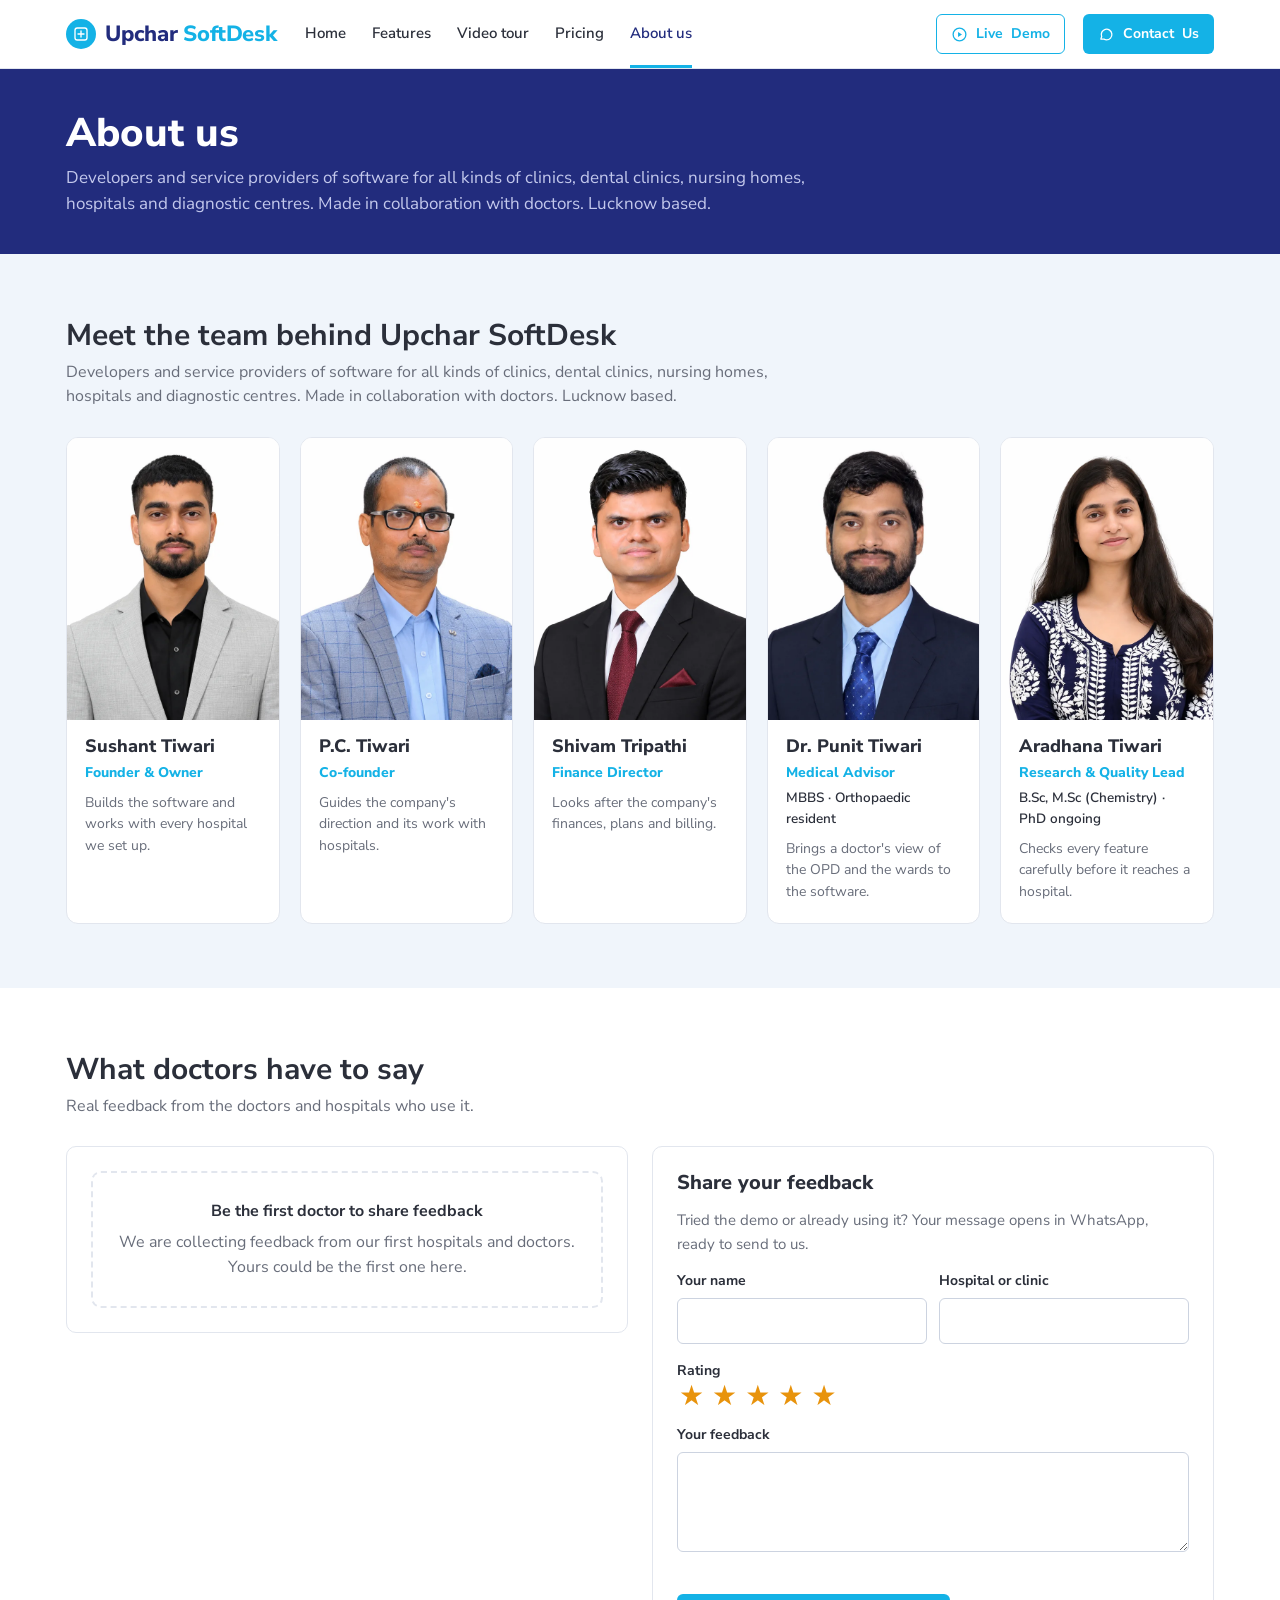
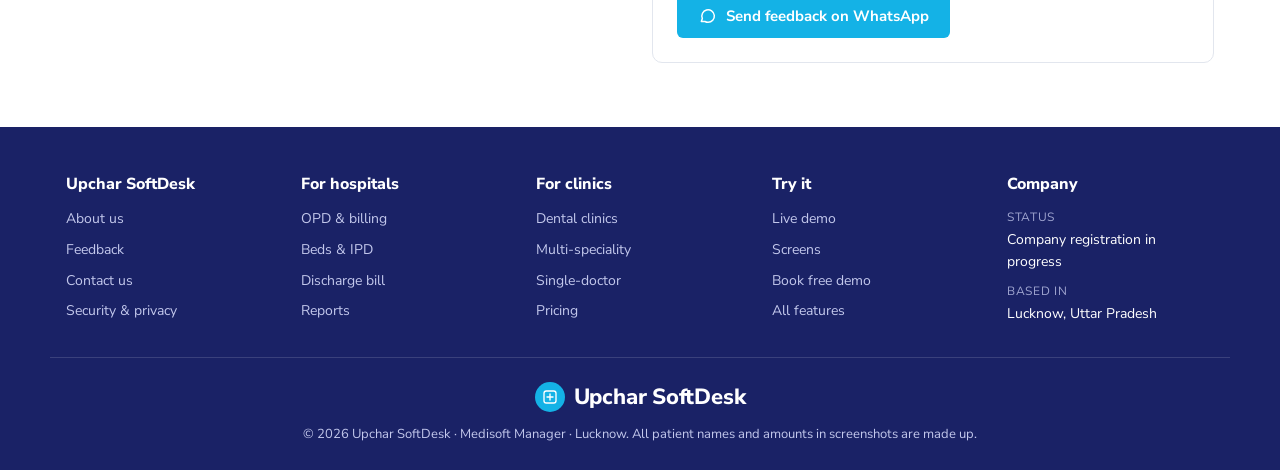
==== about/index.html @ a877e693 "Short multi-page site: Home, Features, Pricing, Demo, About, Contact Live Demo and Contact Us button" ====
<!doctype html>
<html lang="en">
<head>
<meta charset="utf-8">
<meta name="viewport" content="width=device-width,initial-scale=1,viewport-fit=cover">
<title>About us · Upchar SoftDesk</title>
<meta name="description" content="Upchar SoftDesk Medisoft Manager: software for clinics, dental clinics, nursing homes, hospitals and diagnostic centres. Made in collaboration with doctors. Lucknow based.">
<link rel="preconnect" href="https://fonts.googleapis.com">
<link rel="preconnect" href="https://fonts.gstatic.com" crossorigin>
<link rel="stylesheet" href="https://fonts.googleapis.com/css2?family=Nunito+Sans:opsz,wght@6..12,400;6..12,600;6..12,700;6..12,800&display=swap">
<meta property="og:title" content="About us · Upchar SoftDesk">
<meta property="og:description" content="Upchar SoftDesk Medisoft Manager: software for clinics, dental clinics, nursing homes, hospitals and diagnostic centres. Made in collaboration with doctors. Lucknow based.">
<meta property="og:type" content="website">
<meta name="theme-color" content="#222c7d">
<meta property="og:url" content="https://upchardesk.onrender.com/about/">
<meta property="og:image" content="https://upchardesk.onrender.com/img/share-card.png">
<meta property="og:image:width" content="1200">
<meta property="og:image:height" content="630">
<meta name="twitter:card" content="summary_large_image">
<link rel="canonical" href="https://upchardesk.onrender.com/about/">
<style>html,body{margin:0}</style>
<link rel="stylesheet" href="/assets/site.css">
</head>
<body>
<svg width="0" height="0" style="position:absolute" aria-hidden="true">
  <symbol id="i-check" viewBox="0 0 24 24"><path d="M5 12.5l4.2 4.2L19 7" fill="none" stroke="currentColor" stroke-width="2.4" stroke-linecap="round" stroke-linejoin="round"/></symbol>
  <symbol id="i-search" viewBox="0 0 24 24"><circle cx="11" cy="11" r="6.5" fill="none" stroke="currentColor" stroke-width="2"/><path d="M16 16l4.5 4.5" stroke="currentColor" stroke-width="2" stroke-linecap="round"/></symbol>
  <symbol id="i-shield" viewBox="0 0 24 24"><path d="M12 3l7 3v5.5c0 4.6-3 8.3-7 9.5-4-1.2-7-4.9-7-9.5V6l7-3z" fill="none" stroke="currentColor" stroke-width="1.8" stroke-linejoin="round"/><path d="M8.8 12.2l2.2 2.2 4.3-4.4" fill="none" stroke="currentColor" stroke-width="1.8" stroke-linecap="round" stroke-linejoin="round"/></symbol>
  <symbol id="i-bolt" viewBox="0 0 24 24"><path d="M13 3L5 14h6l-1 7 8-11h-6l1-7z" fill="none" stroke="currentColor" stroke-width="1.8" stroke-linejoin="round"/></symbol>
  <symbol id="i-rupee" viewBox="0 0 24 24"><path d="M7 5h10M7 9h10M7 5c5 0 7 1.5 7 4s-3 4-7 4l7 6" fill="none" stroke="currentColor" stroke-width="1.8" stroke-linecap="round" stroke-linejoin="round"/></symbol>
  <symbol id="i-cloud" viewBox="0 0 24 24"><path d="M7 18h10a4 4 0 000-8 6 6 0 00-11.6 1.5A3.3 3.3 0 007 18z" fill="none" stroke="currentColor" stroke-width="1.8" stroke-linejoin="round"/></symbol>
  <symbol id="i-lock" viewBox="0 0 24 24"><rect x="5" y="10.5" width="14" height="9.5" rx="2" fill="none" stroke="currentColor" stroke-width="1.8"/><path d="M8 10.5V8a4 4 0 018 0v2.5" fill="none" stroke="currentColor" stroke-width="1.8"/></symbol>
  <symbol id="i-db" viewBox="0 0 24 24"><ellipse cx="12" cy="6" rx="7" ry="3" fill="none" stroke="currentColor" stroke-width="1.8"/><path d="M5 6v12c0 1.7 3.1 3 7 3s7-1.3 7-3V6M5 12c0 1.7 3.1 3 7 3s7-1.3 7-3" fill="none" stroke="currentColor" stroke-width="1.8"/></symbol>
  <symbol id="i-users" viewBox="0 0 24 24"><circle cx="9" cy="8" r="3.2" fill="none" stroke="currentColor" stroke-width="1.8"/><path d="M3 19c.6-3.3 3-5 6-5s5.4 1.7 6 5M16 5.5a3 3 0 010 5.6M18 14.3c1.7.6 2.7 2.2 3 4.7" fill="none" stroke="currentColor" stroke-width="1.8" stroke-linecap="round"/></symbol>
  <symbol id="i-phone" viewBox="0 0 24 24"><rect x="7" y="2.5" width="10" height="19" rx="2.2" fill="none" stroke="currentColor" stroke-width="1.8"/><path d="M11 18.2h2" stroke="currentColor" stroke-width="1.8" stroke-linecap="round"/></symbol>
  <symbol id="i-bed" viewBox="0 0 24 24"><path d="M3 18V7M3 14h18v4M21 14v-2a3 3 0 00-3-3h-7v5" fill="none" stroke="currentColor" stroke-width="1.8" stroke-linecap="round" stroke-linejoin="round"/><circle cx="7" cy="11" r="1.8" fill="none" stroke="currentColor" stroke-width="1.8"/></symbol>
  <symbol id="i-file" viewBox="0 0 24 24"><path d="M14 3H7a2 2 0 00-2 2v14a2 2 0 002 2h10a2 2 0 002-2V8l-5-5z M14 3v5h5M9 13h6M9 17h6" fill="none" stroke="currentColor" stroke-width="1.8" stroke-linejoin="round" stroke-linecap="round"/></symbol>
  <symbol id="i-chart" viewBox="0 0 24 24"><path d="M4 20V4M4 20h16M8 16v-4M12 16V8M16 16v-6" fill="none" stroke="currentColor" stroke-width="1.8" stroke-linecap="round"/></symbol>
  <symbol id="i-qr" viewBox="0 0 24 24"><path d="M4 4h6v6H4zM14 4h6v6h-6zM4 14h6v6H4zM14 14h2v2h-2zM18 14h2v2M14 18h2v2M18 18h2v2" fill="none" stroke="currentColor" stroke-width="1.8" stroke-linejoin="round"/></symbol>
  <symbol id="i-card" viewBox="0 0 24 24"><rect x="3" y="5.5" width="18" height="13" rx="2" fill="none" stroke="currentColor" stroke-width="1.8"/><path d="M3 10h18M7 15h4" stroke="currentColor" stroke-width="1.8" stroke-linecap="round"/></symbol>
  <symbol id="i-id" viewBox="0 0 24 24"><rect x="3" y="5" width="18" height="14" rx="2" fill="none" stroke="currentColor" stroke-width="1.8"/><circle cx="9" cy="11" r="2.2" fill="none" stroke="currentColor" stroke-width="1.8"/><path d="M6 16c.6-1.6 1.7-2.4 3-2.4s2.4.8 3 2.4M15 10h3M15 13.5h3" stroke="currentColor" stroke-width="1.8" stroke-linecap="round"/></symbol>
  <symbol id="i-chat" viewBox="0 0 24 24"><path d="M4 18.5l1.2-3.6A7.5 7.5 0 1112 19.5a7.6 7.6 0 01-3.6-.9L4 18.5z" fill="none" stroke="currentColor" stroke-width="1.8" stroke-linejoin="round"/></symbol>
  <symbol id="i-mail" viewBox="0 0 24 24"><rect x="3" y="5.5" width="18" height="13" rx="2" fill="none" stroke="currentColor" stroke-width="1.8"/><path d="M4 7l8 6 8-6" fill="none" stroke="currentColor" stroke-width="1.8" stroke-linejoin="round"/></symbol>
  <symbol id="i-pin" viewBox="0 0 24 24"><path d="M12 21s7-6 7-11.5A7 7 0 005 9.5C5 15 12 21 12 21z" fill="none" stroke="currentColor" stroke-width="1.8"/><circle cx="12" cy="9.5" r="2.4" fill="none" stroke="currentColor" stroke-width="1.8"/></symbol>
  <symbol id="i-tooth" viewBox="0 0 24 24"><path d="M7.5 3.5c1.7 0 2.7.8 4.5.8s2.8-.8 4.5-.8c2.4 0 4 2 4 4.6 0 3-1.5 4.4-2 7.4-.4 2.6-.8 5-2.3 5-1.8 0-1.5-4.6-4.2-4.6s-2.4 4.6-4.2 4.6c-1.5 0-1.9-2.4-2.3-5-.5-3-2-4.4-2-7.4 0-2.6 1.6-4.6 4-4.6z" fill="none" stroke="currentColor" stroke-width="1.6" stroke-linejoin="round"/></symbol>
  <symbol id="i-hospital" viewBox="0 0 24 24"><path d="M4 21V7l8-4 8 4v14M2.5 21h19M10 21v-4h4v4M12 8v5M9.5 10.5h5" fill="none" stroke="currentColor" stroke-width="1.8" stroke-linecap="round" stroke-linejoin="round"/></symbol>
  <symbol id="i-steth" viewBox="0 0 24 24"><path d="M6 3v6a4 4 0 008 0V3M10 13v2a5 5 0 0010 0v-2" fill="none" stroke="currentColor" stroke-width="1.8" stroke-linecap="round"/><circle cx="20" cy="11" r="2" fill="none" stroke="currentColor" stroke-width="1.8"/></symbol>
  <symbol id="i-flask" viewBox="0 0 24 24"><path d="M9 3h6M10 3v6l-5 9a2 2 0 001.8 3h10.4A2 2 0 0019 18l-5-9V3M7.5 14h9" fill="none" stroke="currentColor" stroke-width="1.8" stroke-linecap="round" stroke-linejoin="round"/></symbol>
  <symbol id="i-baby" viewBox="0 0 24 24"><circle cx="12" cy="8" r="4.5" fill="none" stroke="currentColor" stroke-width="1.8"/><path d="M10.3 8.5h.01M13.7 8.5h.01M10.5 10.3c.9.6 2.1.6 3 0M6 21c.8-3.6 3.2-5.5 6-5.5s5.2 1.9 6 5.5" fill="none" stroke="currentColor" stroke-width="1.8" stroke-linecap="round"/></symbol>
  <symbol id="i-clinic" viewBox="0 0 24 24"><rect x="4" y="4" width="16" height="16" rx="3" fill="none" stroke="currentColor" stroke-width="1.8"/><path d="M12 8v8M8 12h8" stroke="currentColor" stroke-width="1.8" stroke-linecap="round"/></symbol>
  <symbol id="i-person" viewBox="0 0 24 24"><circle cx="12" cy="8.5" r="3.8" fill="none" stroke="currentColor" stroke-width="1.5"/><path d="M4.5 20c1-4 4-6 7.5-6s6.5 2 7.5 6" fill="none" stroke="currentColor" stroke-width="1.5" stroke-linecap="round"/></symbol>
  <symbol id="i-menu" viewBox="0 0 24 24"><path d="M4 7h16M4 12h16M4 17h16" stroke="currentColor" stroke-width="2" stroke-linecap="round"/></symbol>
  <symbol id="i-left" viewBox="0 0 24 24"><path d="M15 5l-7 7 7 7" fill="none" stroke="currentColor" stroke-width="2.2" stroke-linecap="round" stroke-linejoin="round"/></symbol>
  <symbol id="i-right" viewBox="0 0 24 24"><path d="M9 5l7 7-7 7" fill="none" stroke="currentColor" stroke-width="2.2" stroke-linecap="round" stroke-linejoin="round"/></symbol>
  <symbol id="i-play" viewBox="0 0 24 24"><circle cx="12" cy="12" r="9" fill="none" stroke="currentColor" stroke-width="1.8"/><path d="M10 8.5l5.5 3.5-5.5 3.5z" fill="currentColor"/></symbol>
</svg>

<header class="top">
  <div class="wrap">
    <a class="logo" href="/" aria-label="Home"><span class="logo-mark"><svg class="icon"><use href="#i-clinic"/></svg></span><span data-brand-split>Upchar SoftDesk</span></a>
    <nav class="menu" id="menu" aria-label="Main">
      <a href="/">Home</a>
      <a href="/features/">Features</a>
      <a href="/tour/">Video tour</a>
      <a href="/pricing/">Pricing</a>
      <a href="/about/" class="active" aria-current="page">About us</a>
    </nav>
    <div class="top-right">
      <a class="btn btn-line" href="/demo/"><svg class="icon"><use href="#i-play"/></svg><span class="long">Live </span>Demo</a>
      <a class="btn btn-sky" href="/contact/"><svg class="icon"><use href="#i-chat"/></svg>Contact<span class="long"> Us</span></a>
    </div>
    <button class="menu-btn" id="menuBtn" aria-expanded="false" aria-controls="menu" aria-label="Menu"><svg class="icon"><use href="#i-menu"/></svg></button>
  </div>
</header>

<main id="top">
  <section class="page-head">
    <div class="wrap"><h1>About us</h1><p>Developers and service providers of software for all kinds of clinics, dental clinics, nursing homes, hospitals and diagnostic centres. Made in collaboration with doctors. Lucknow based.</p></div>
  </section>

  <section class="section tinted" id="team" aria-labelledby="team-title">
    <div class="wrap">
      <div class="head"><div><h2 id="team-title">Meet the team behind <span data-brand>Upchar SoftDesk</span></h2><p>Developers and service providers of software for all kinds of clinics, dental clinics, nursing homes, hospitals and diagnostic centres. Made in collaboration with doctors. Lucknow based.</p></div></div>
      <div class="team" id="teamList"></div>
    </div>
  </section>

  <section class="section" id="feedback" aria-labelledby="feedback-title">
    <div class="wrap">
      <div class="head"><div><h2 id="feedback-title">What doctors have to say</h2><p>Real feedback from the doctors and hospitals who use it.</p></div></div>
      <div class="two">
        <div class="panel" id="reviews"></div>
        <form class="panel" id="feedbackForm" novalidate>
          <h3>Share your feedback</h3>
          <p>Tried the demo or already using it? Your message opens in WhatsApp, ready to send to us.</p>
          <div class="row2">
            <label for="fbName">Your name<input class="field" id="fbName" autocomplete="name" required></label>
            <label for="fbPlace">Hospital or clinic<input class="field" id="fbPlace" autocomplete="organization"></label>
          </div>
          <div>
            <span style="font-weight:700;font-size:14px" id="ratingLabel">Rating</span>
            <div class="stars" role="radiogroup" aria-labelledby="ratingLabel" id="stars"></div>
          </div>
          <label for="fbText">Your feedback<textarea class="field" id="fbText" required></textarea></label>
          <div class="err" id="fbError" role="alert"></div>
          <button class="btn btn-sky" type="submit" style="justify-self:start"><svg class="icon"><use href="#i-chat"/></svg>Send feedback on WhatsApp</button>
        </form>
      </div>
    </div>
  </section>
</main>

<footer class="site">
  <div class="wrap cols">
    <div><h4 data-brand>Upchar SoftDesk</h4><ul><li><a href="/about/">About us</a></li><li><a href="/about/#feedback">Feedback</a></li><li><a href="/contact/">Contact us</a></li><li><a href="/features/#security">Security &amp; privacy</a></li></ul></div>
    <div><h4>For hospitals</h4><ul><li><a href="/features/#features">OPD &amp; billing</a></li><li><a href="/features/#features">Beds &amp; IPD</a></li><li><a href="/features/#features">Discharge bill</a></li><li><a href="/features/#features">Reports</a></li></ul></div>
    <div><h4>For clinics</h4><ul><li><a href="/features/#for">Dental clinics</a></li><li><a href="/features/#for">Multi-speciality</a></li><li><a href="/features/#for">Single-doctor</a></li><li><a href="/pricing/">Pricing</a></li></ul></div>
    <div><h4>Try it</h4><ul><li><a href="/demo/">Live demo</a></li><li><a href="/features/#screens">Screens</a></li><li><a href="/contact/">Book free demo</a></li><li><a href="/features/#features">All features</a></li></ul></div>
    <div><h4>Company</h4><dl id="companyDetails"></dl></div>
  </div>
  <div class="wrap foot-base">
    <span class="logo"><span class="logo-mark"><svg class="icon"><use href="#i-clinic"/></svg></span><span data-brand>Upchar SoftDesk</span></span>
    <p>© <span id="year"></span> <span data-brand>Upchar SoftDesk</span> · Medisoft Manager · Lucknow. All patient names and amounts in screenshots are made up.</p>
  </div>
</footer>

<script src="/assets/site.js"></script>
</body>
</html>
---- assets/site.css ----
/* Layout: a healthcare marketplace-style home page. White header, navy search hero with popular chips,
     image tiles, round department icons, a sliding carousel, screen cards, navy numbers band,
     "get the link" block and a navy footer with link columns. Light by design, like a clinic. */
  :root {
    --bg: #ffffff;
    --tint: #f0f5fb;            /* section ground */
    --ink: #2b2f3a;
    --muted: #686d7a;
    --line: #e2e6ee;
    --navy: #222c7d;            /* hero, bands, footer */
    --navy-2: #1a2266;
    --sky: #14b2e6;             /* action colour */
    --sky-ink: #ffffff;
    --sky-soft: #e3f6fd;
    --on-navy: #ffffff;
    --on-navy-muted: #c3c8ec;
    --green: #1aa260;
    --amber: #e8930c;
    --amber-soft: #fff1da;
    --t1: #e6f3ff; --t2: #e9f8f1; --t3: #fff2e0; --t4: #f1ecff; --t5: #ffeaf0; --t6: #e5f7f9;
    --shadow: 0 2px 6px rgba(34, 44, 125, .08), 0 8px 24px rgba(34, 44, 125, .08);
    --font: "Nunito Sans", "Segoe UI", system-ui, -apple-system, sans-serif;
    color-scheme: light;
  }
  * { box-sizing: border-box; }
  [hidden] { display: none !important; }
  html { scroll-behavior: smooth; }
  @media (prefers-reduced-motion: reduce) { html { scroll-behavior: auto; } * { transition: none !important; } }
  body { background: var(--bg); color: var(--ink); font-family: var(--font); font-size: 16px; line-height: 1.55; }
  h1, h2, h3, h4 { margin: 0; line-height: 1.2; text-wrap: balance; }
  p { margin: 0; }
  a { color: var(--sky); text-decoration: none; }
  img { max-width: 100%; height: auto; display: block; }
  button { font-family: var(--font); }
  :focus-visible { outline: 3px solid var(--amber); outline-offset: 2px; border-radius: 4px; }
  .wrap { max-width: 1180px; margin: 0 auto; padding-left: max(16px, env(safe-area-inset-left, 0px)); padding-right: max(16px, env(safe-area-inset-right, 0px)); }
  section { scroll-margin-top: 76px; }
  .section { padding-block: 64px; }
  .tinted { background: var(--tint); }
  .head { display: flex; justify-content: space-between; align-items: flex-end; gap: 16px 32px; flex-wrap: wrap; margin-bottom: 28px; }
  .head > div { max-width: 720px; display: grid; gap: 6px; min-width: 0; }
  .head h2 { font-size: clamp(24px, 3vw, 30px); font-weight: 700; color: var(--ink); }
  .head p { color: var(--muted); font-size: 16px; }
  .btn { display: inline-flex; align-items: center; justify-content: center; gap: 8px; border-radius: 6px; padding: 11px 20px; font-weight: 700; font-size: 15px; border: 1px solid transparent; cursor: pointer; white-space: nowrap; }
  .btn-sky { background: var(--sky); color: var(--sky-ink); }
  .btn-sky:hover { background: #0ea2d3; }
  .btn-line { background: var(--bg); color: var(--sky); border-color: var(--sky); }
  .btn-line:hover { background: var(--sky-soft); }
  .btn-white { background: var(--on-navy); color: var(--navy); }
  .link-caps { font-size: 13px; font-weight: 800; letter-spacing: .06em; text-transform: uppercase; color: var(--sky); }
  .icon { width: 20px; height: 20px; flex: none; }
  .badge { display: inline-block; font-size: 11px; font-weight: 800; letter-spacing: .05em; text-transform: uppercase; padding: 3px 8px; border-radius: 4px; background: var(--sky-soft); color: #0c7fa6; }
  .badge.pilot { background: var(--amber-soft); color: #9a5c00; }
  .badge.live { background: #e3f6ec; color: #11743f; }

  /* Header */
  body::before { content: ""; position: fixed; inset: 0 0 auto; height: env(safe-area-inset-top, 0px); z-index: 10; background: var(--bg); }
  .top { position: sticky; top: env(safe-area-inset-top, 0px); z-index: 9; background: var(--bg); border-bottom: 1px solid var(--line); }
  .top .wrap { display: flex; align-items: center; gap: 28px; height: 68px; }
  .logo { display: flex; align-items: center; gap: 9px; color: var(--navy); font-weight: 800; font-size: 22px; letter-spacing: -.01em; }
  .logo-mark { width: 30px; height: 30px; border-radius: 50%; background: var(--sky); display: grid; place-items: center; color: #fff; }
  .logo-mark .icon { width: 18px; height: 18px; }
  .logo b { color: var(--sky); font-weight: 800; }
  .menu { display: flex; gap: 26px; height: 100%; }
  .menu a { color: var(--ink); font-weight: 600; font-size: 15px; display: flex; align-items: center; border-bottom: 3px solid transparent; padding-top: 3px; }
  .menu a:hover { border-bottom-color: var(--sky); color: var(--navy); }
  .top-right { margin-left: auto; display: flex; align-items: center; gap: 18px; }
  .top-right .plain { color: var(--ink); font-size: 14px; font-weight: 600; }
  .top-right .plain:hover { color: var(--sky); }
  .top .btn { padding: 8px 14px; font-size: 14px; }
  .menu-btn { display: none; margin-left: auto; background: none; border: 1px solid var(--line); border-radius: 6px; padding: 7px 9px; color: var(--ink); cursor: pointer; }
  @media (max-width: 1060px) { .top-right .plain { display: none; } }
  @media (max-width: 880px) {
    .menu { display: none; position: absolute; top: 68px; left: 0; right: 0; height: auto; flex-direction: column; gap: 0; background: var(--bg); border-bottom: 1px solid var(--line); box-shadow: var(--shadow); padding: 6px max(16px, env(safe-area-inset-right, 0px)) 12px max(16px, env(safe-area-inset-left, 0px)); }
    .menu.open { display: flex; }
    .menu a { padding: 12px 0; border-bottom: 1px solid var(--line); }
    .menu-btn { display: block; }
  }

  /* Hero */
  .hero { background: var(--navy); color: var(--on-navy); position: relative; overflow: hidden; }
  .hero::after { content: ""; position: absolute; inset: auto -10% -60% auto; width: 620px; height: 620px; border-radius: 50%; background: radial-gradient(circle, rgba(20,178,230,.28), rgba(20,178,230,0) 65%); pointer-events: none; }
  .hero .wrap { position: relative; z-index: 1; padding-block: 56px 60px; display: grid; justify-items: center; text-align: center; gap: 18px; }
  .hero .kicker { color: var(--on-navy-muted); font-size: 15px; font-weight: 600; }
  .hero h1 { font-size: clamp(32px, 5vw, 50px); font-weight: 800; letter-spacing: -.015em; max-width: 16em; }
  .hero h1 span { color: var(--sky); }
  .hero .lead { color: var(--on-navy-muted); font-size: 18px; max-width: 40em; }
  .search { margin-top: 10px; width: 100%; max-width: 860px; display: grid; grid-template-columns: 230px 1fr auto; background: var(--bg); border-radius: 8px; box-shadow: 0 16px 40px rgba(0,0,0,.25); overflow: hidden; text-align: left; }
  .search label { display: flex; align-items: center; gap: 10px; padding: 0 14px; color: var(--muted); min-width: 0; }
  .search label + label { border-left: 1px solid var(--line); }
  .search select, .search input { border: none; outline: none; background: transparent; font: 600 16px var(--font); color: var(--ink); width: 100%; height: 56px; min-width: 0; }
  .search select { cursor: pointer; }
  .search .btn { border-radius: 0; height: 100%; padding-inline: 28px; font-size: 16px; }
  .search .icon { color: var(--muted); }
  .chips { display: flex; flex-wrap: wrap; justify-content: center; gap: 8px 10px; align-items: center; max-width: 860px; }
  .chips > span { color: var(--on-navy-muted); font-size: 14px; font-weight: 600; margin-right: 2px; }
  .chip { background: rgba(255,255,255,.08); border: 1px solid rgba(255,255,255,.28); color: var(--on-navy); padding: 5px 13px; border-radius: 999px; font: 600 14px var(--font); cursor: pointer; }
  .chip:hover { background: rgba(255,255,255,.18); }
  .search-msg { color: var(--on-navy); font-size: 14px; min-height: 1.4em; }
  .made-for { display: flex; flex-wrap: wrap; justify-content: center; gap: 6px 22px; color: var(--on-navy-muted); font-size: 14px; font-weight: 600; margin-top: 4px; }
  .made-for span { display: inline-flex; align-items: center; gap: 7px; }
  .made-for .icon { width: 17px; height: 17px; color: var(--sky); }
  @media (max-width: 720px) {
    .search { grid-template-columns: 1fr; }
    .search label + label { border-left: none; border-top: 1px solid var(--line); }
    .search .btn { height: 50px; }
  }

  /* Image tiles */
  .tiles { display: grid; grid-template-columns: repeat(4, 1fr); gap: 20px; }
  .tile { display: grid; grid-template-rows: auto 1fr; border-radius: 10px; overflow: hidden; background: var(--bg); border: 1px solid var(--line); color: var(--ink); transition: box-shadow .2s, transform .2s; }
  .tile:hover { box-shadow: var(--shadow); transform: translateY(-2px); }
  .tile-pic { height: 168px; position: relative; overflow: hidden; display: grid; place-items: center; }
  .tile-pic img { position: absolute; left: 16px; top: 18px; width: 125%; max-width: none; border-radius: 6px; box-shadow: 0 6px 18px rgba(34,44,125,.18); }
  .tile-pic .big { width: 84px; height: 84px; color: var(--navy); opacity: .9; }
  .tile-body { padding: 14px 16px 18px; display: grid; gap: 3px; align-content: start; }
  .tile-body h3 { font-size: 18px; font-weight: 700; display: flex; gap: 8px; align-items: center; flex-wrap: wrap; }
  .tile-body p { color: var(--muted); font-size: 14px; }
  @media (max-width: 960px) { .tiles { grid-template-columns: 1fr 1fr; } }
  @media (max-width: 480px) { .tiles { gap: 12px; } .tile-pic { height: 104px; } .tile-pic .big { width: 56px; height: 56px; } .tile-pic img { left: 10px; top: 12px; width: 170%; } .tile-body { padding: 10px 12px 14px; } .tile-body h3 { font-size: 15px; } .tile-body p { font-size: 13px; } }

  /* Round department icons */
  .rounds { display: grid; grid-template-columns: repeat(8, 1fr); gap: 20px 12px; }
  .round { display: grid; justify-items: center; text-align: center; gap: 8px; color: var(--ink); }
  .round .disc { width: 112px; height: 112px; max-width: 100%; aspect-ratio: 1; border-radius: 50%; display: grid; place-items: center; transition: transform .2s; }
  .round:hover .disc { transform: scale(1.05); }
  .round .disc .icon { width: 44px; height: 44px; color: var(--navy); }
  .round b { font-size: 15px; font-weight: 700; line-height: 1.3; }
  @media (max-width: 1000px) { .rounds { grid-template-columns: repeat(4, 1fr); } }
  @media (max-width: 460px) { .rounds { grid-template-columns: repeat(2, 1fr); } .round .disc { width: 96px; height: 96px; } }

  /* Carousel */
  .carousel { position: relative; }
  .track { display: grid; grid-auto-flow: column; grid-auto-columns: calc((100% - 3 * 20px) / 4); gap: 20px; overflow-x: auto; scroll-snap-type: x mandatory; scrollbar-width: none; padding-bottom: 6px; }
  .track::-webkit-scrollbar { display: none; }
  .card { scroll-snap-align: start; background: var(--bg); border-radius: 10px; overflow: hidden; border: 1px solid var(--line); display: grid; grid-template-rows: auto 1fr; }
  .card-pic { height: 150px; display: grid; place-items: center; position: relative; }
  .card-pic .icon { width: 64px; height: 64px; color: var(--navy); }
  .card-pic .badge { position: absolute; top: 12px; left: 12px; }
  .card-body { padding: 14px 16px 18px; display: grid; gap: 4px; align-content: start; }
  .card-body h3 { font-size: 18px; font-weight: 700; }
  .card-body p { color: var(--muted); font-size: 14px; }
  .arrow { position: absolute; top: 58px; width: 40px; height: 40px; border-radius: 50%; border: 1px solid var(--line); background: var(--bg); box-shadow: var(--shadow); display: grid; place-items: center; cursor: pointer; color: var(--navy); z-index: 2; }
  .arrow.prev { left: -18px; } .arrow.next { right: -18px; }
  .arrow:disabled { opacity: 0; pointer-events: none; }
  @media (max-width: 960px) { .track { grid-auto-columns: calc((100% - 20px) / 2.2); } }
  @media (max-width: 520px) { .track { grid-auto-columns: 78%; } .arrow { display: none; } }
  @media (max-width: 1240px) { .arrow.prev { left: 4px; } .arrow.next { right: 4px; } }

  /* Screen cards */
  .screens { display: grid; grid-template-columns: repeat(3, 1fr); gap: 24px; }
  .shot { display: grid; gap: 10px; align-content: start; min-width: 0; }
  .shot button { border: 1px solid var(--line); border-radius: 10px; overflow: hidden; padding: 0; background: var(--tint); cursor: zoom-in; height: 210px; position: relative; }
  .shot button img { width: 100%; height: 100%; object-fit: cover; object-position: top left; transition: transform .3s; }
  .shot button:hover img { transform: scale(1.03); }
  .shot .cat { font-size: 13px; font-weight: 700; color: var(--sky); }
  .shot h3 { font-size: 18px; font-weight: 700; }
  .shot p { color: var(--muted); font-size: 14px; }
  @media (max-width: 900px) { .screens { grid-template-columns: 1fr 1fr; } }
  @media (max-width: 560px) { .screens { grid-template-columns: 1fr; } }
  dialog.viewer { border: none; padding: 0; border-radius: 10px; max-width: min(1100px, 94vw); max-height: 92vh; background: var(--bg); color: var(--ink); }
  dialog.viewer::backdrop { background: rgba(16, 20, 60, .72); }
  .viewer-bar { display: flex; justify-content: space-between; align-items: center; gap: 12px; padding: 10px 14px; border-bottom: 1px solid var(--line); font-weight: 700; position: sticky; top: 0; background: var(--bg); }
  .viewer-bar button { border: 1px solid var(--line); background: var(--bg); border-radius: 6px; padding: 5px 12px; cursor: pointer; font-weight: 700; color: var(--ink); }

  /* Features */
  .features { display: grid; grid-template-columns: repeat(4, 1fr); gap: 16px; }
  .feature { background: var(--bg); border: 1px solid var(--line); border-radius: 10px; padding: 20px; display: grid; gap: 6px; align-content: start; transition: box-shadow .25s, border-color .25s; }
  .feature .ficon { width: 44px; height: 44px; border-radius: 50%; background: var(--sky-soft); color: #0c7fa6; display: grid; place-items: center; margin-bottom: 6px; }
  .feature h3 { font-size: 16px; font-weight: 700; }
  .feature p { color: var(--muted); font-size: 14px; }
  .feature.hit { border-color: var(--sky); box-shadow: 0 0 0 3px var(--sky-soft), var(--shadow); }
  @media (max-width: 1000px) { .features { grid-template-columns: repeat(2, 1fr); } }
  @media (max-width: 500px) { .features { grid-template-columns: 1fr; } }

  /* Numbers band */
  .band { background: var(--navy); color: var(--on-navy); }
  .band .wrap { padding-block: 44px; display: grid; grid-template-columns: 1.1fr 2fr; gap: 28px; align-items: center; }
  .band h2 { font-size: clamp(22px, 2.6vw, 28px); font-weight: 800; }
  .band p { color: var(--on-navy-muted); margin-top: 8px; font-size: 15px; }
  .stats { display: grid; grid-template-columns: repeat(4, 1fr); gap: 16px; }
  .stat b { display: block; font-size: 38px; font-weight: 800; line-height: 1.1; color: var(--on-navy); font-variant-numeric: tabular-nums; }
  .stat span { color: var(--on-navy-muted); font-size: 14px; }
  @media (max-width: 900px) { .band .wrap { grid-template-columns: 1fr; } }
  @media (max-width: 560px) { .stats { grid-template-columns: 1fr 1fr; } }

  /* Why */
  .why { display: grid; grid-template-columns: repeat(3, 1fr); gap: 16px; }
  .why > div { display: flex; gap: 14px; padding: 20px; border-radius: 10px; background: var(--bg); border: 1px solid var(--line); }
  .why .wicon { width: 46px; height: 46px; border-radius: 10px; display: grid; place-items: center; flex: none; color: var(--navy); }
  .why h3 { font-size: 17px; font-weight: 800; }
  .why p { color: var(--muted); font-size: 14px; margin-top: 3px; }
  @media (max-width: 900px) { .why { grid-template-columns: 1fr 1fr; } }
  @media (max-width: 560px) { .why { grid-template-columns: 1fr; } }

  /* Security */
  .secure { display: grid; grid-template-columns: 1fr 1fr; gap: 40px; align-items: center; }
  .secure h2 { font-size: clamp(26px, 3.4vw, 36px); font-weight: 800; color: var(--navy); }
  .secure h2 span { color: var(--sky); }
  .secure > div > p { color: var(--muted); margin-top: 10px; font-size: 16px; }
  .ticks { list-style: none; margin: 18px 0 0; padding: 0; display: grid; gap: 10px; }
  .ticks li { display: flex; gap: 10px; font-size: 15px; }
  .ticks li .icon { color: var(--green); margin-top: 2px; }
  .seals { display: grid; grid-template-columns: 1fr 1fr; gap: 14px; }
  .seal { border: 1px solid var(--line); border-radius: 10px; padding: 18px; display: grid; gap: 6px; justify-items: start; background: var(--bg); }
  .seal .sicon { width: 44px; height: 44px; border-radius: 50%; background: var(--tint); color: var(--navy); display: grid; place-items: center; }
  .seal b { font-size: 16px; font-weight: 800; }
  .seal span { color: var(--muted); font-size: 13px; }
  @media (max-width: 860px) { .secure { grid-template-columns: 1fr; } }

  /* Steps */
  .steps { display: grid; grid-template-columns: repeat(7, 1fr); gap: 16px; counter-reset: s; position: relative; }
  .step { display: grid; gap: 6px; align-content: start; }
  .step::before { counter-increment: s; content: counter(s); width: 40px; height: 40px; border-radius: 50%; background: var(--sky); color: #fff; display: grid; place-items: center; font-weight: 800; font-size: 17px; margin-bottom: 6px; }
  .step h3 { font-size: 17px; font-weight: 800; }
  .step p { color: var(--muted); font-size: 14px; }
  @media (max-width: 1100px) { .steps { grid-template-columns: repeat(4, 1fr); } }
  @media (max-width: 860px) { .steps { grid-template-columns: 1fr 1fr; } }
  @media (max-width: 460px) { .steps { grid-template-columns: 1fr; } }

  /* Pricing */
  .pricing { display: grid; grid-template-columns: 1.15fr 1fr; gap: 22px; }
  .plan { border: 2px solid var(--sky); border-radius: 12px; padding: 28px; display: grid; gap: 14px; background: var(--bg); box-shadow: var(--shadow); align-content: start; }
  .plan .price { font-size: 46px; font-weight: 800; color: var(--navy); line-height: 1; font-variant-numeric: tabular-nums; }
  .plan .price small { font-size: 16px; font-weight: 600; color: var(--muted); }
  .plan ul { list-style: none; margin: 0; padding: 0; display: grid; grid-template-columns: 1fr 1fr; gap: 8px 16px; }
  .plan li { display: flex; gap: 8px; font-size: 15px; }
  .plan li .icon { color: var(--green); width: 18px; height: 18px; margin-top: 3px; }
  .side { display: grid; gap: 14px; align-content: start; }
  .side > div { border: 1px solid var(--line); border-radius: 10px; padding: 18px 20px; background: var(--bg); }
  .side h3 { font-size: 16px; font-weight: 800; }
  .side p { color: var(--muted); font-size: 14px; margin-top: 4px; }
  @media (max-width: 860px) { .pricing { grid-template-columns: 1fr; } }
  @media (max-width: 460px) { .plan ul { grid-template-columns: 1fr; } }

  /* Team */
  .team { display: flex; flex-wrap: wrap; justify-content: center; gap: 20px; }
  .member { flex: 0 1 calc((100% - 80px) / 5); min-width: 0; display: grid; grid-template-rows: auto 1fr; border: 1px solid var(--line); border-radius: 12px; background: var(--bg); overflow: hidden; transition: box-shadow .2s, transform .2s; }
  .member:hover { box-shadow: var(--shadow); transform: translateY(-2px); }
  .photo { aspect-ratio: 3 / 4; max-width: 100%; background: linear-gradient(180deg, #f4f7fc, #e8eef8); display: grid; place-items: center; color: #8b93a7; overflow: hidden; }
  .photo img { width: 100%; height: 100%; object-fit: cover; object-position: center top; }
  .photo .icon { width: 64px; height: 64px; }
  .member-body { padding: 16px 18px 20px; display: grid; gap: 4px; align-content: start; }
  .member h3 { font-size: 18px; font-weight: 800; }
  .member .role { color: var(--sky); font-weight: 800; font-size: 14px; }
  .member .qual { color: var(--ink); font-size: 13.5px; font-weight: 600; }
  .member p { color: var(--muted); font-size: 14px; margin-top: 4px; }
  @media (max-width: 1000px) { .member { flex-basis: calc((100% - 40px) / 3); } }
  @media (max-width: 700px) { .member { flex-basis: calc((100% - 20px) / 2); } }
  @media (max-width: 420px) { .member { flex-basis: 100%; } }

  /* Testimonials + forms */
  .two { display: grid; grid-template-columns: 1fr 1fr; gap: 24px; align-items: start; }
  .panel { background: var(--bg); border: 1px solid var(--line); border-radius: 10px; padding: 24px; display: grid; gap: 14px; min-width: 0; }
  .panel h3 { font-size: 20px; font-weight: 800; }
  .panel > p { color: var(--muted); font-size: 15px; }
  .quote { display: grid; gap: 10px; }
  .quote .qmark { font-size: 54px; line-height: .6; color: var(--sky); font-weight: 800; height: 26px; }
  .quote p { font-size: 17px; }
  .quote footer { color: var(--muted); font-size: 14px; }
  .empty { border: 2px dashed var(--line); border-radius: 10px; padding: 26px; text-align: center; color: var(--muted); display: grid; gap: 6px; }
  .empty b { color: var(--ink); font-size: 16px; }
  label { font-weight: 700; font-size: 14px; display: grid; gap: 6px; }
  .field { font: 400 16px var(--font); padding: 11px 12px; border: 1px solid #ccd3e0; border-radius: 6px; background: var(--bg); color: var(--ink); width: 100%; }
  .field:focus { border-color: var(--sky); outline: 2px solid var(--sky-soft); }
  textarea.field { min-height: 100px; resize: vertical; }
  .row2 { display: grid; grid-template-columns: 1fr 1fr; gap: 12px; }
  .stars { display: flex; gap: 4px; }
  .stars button { font-size: 28px; line-height: 1; background: none; border: none; cursor: pointer; color: #d5dae4; padding: 0 2px; }
  .stars button.on { color: var(--amber); }
  .note { font-size: 13px; color: var(--muted); }
  .err { color: #c0392b; font-size: 14px; min-height: 1em; }
  .err.ok { color: var(--ink); display: flex; flex-wrap: wrap; align-items: center; gap: 8px; }
  @media (max-width: 860px) { .two, .row2 { grid-template-columns: 1fr; } }

  /* Get the demo */
  .getapp { display: grid; grid-template-columns: 1fr 1fr; gap: 48px; align-items: center; }
  .mock { position: relative; padding: 0 40px 30px 0; min-width: 0; }
  .laptop { background: #1d2333; border-radius: 12px 12px 0 0; padding: 10px 10px 0; box-shadow: var(--shadow); }
  .laptop img { border-radius: 4px 4px 0 0; }
  .laptop-base { height: 14px; background: #c9cfdb; border-radius: 0 0 14px 14px; margin: 0 -18px; }
  .phone { position: absolute; right: 0; bottom: 0; width: 30%; background: #1d2333; border-radius: 18px; padding: 7px; box-shadow: 0 14px 30px rgba(0,0,0,.28); }
  .phone img { border-radius: 12px; }
  .getapp h2 { font-size: clamp(26px, 3.4vw, 34px); font-weight: 800; color: var(--ink); }
  .getapp .sub { color: var(--muted); margin-top: 10px; font-size: 16px; }
  .logins { margin-top: 18px; border: 1px solid var(--line); border-radius: 10px; overflow: hidden; }
  .logins div { display: flex; justify-content: space-between; align-items: center; gap: 12px; padding: 10px 14px; flex-wrap: wrap; }
  .logins div + div { border-top: 1px solid var(--line); }
  .logins span { color: var(--muted); font-size: 14px; }
  code { font-family: ui-monospace, "SF Mono", Menlo, Consolas, monospace; font-size: 14px; background: var(--tint); color: var(--navy); padding: 3px 9px; border-radius: 5px; font-weight: 600; }
  .demo-actions { display: flex; flex-wrap: wrap; gap: 12px; margin-top: 18px; }
  .sendlink { margin-top: 26px; display: grid; gap: 8px; }
  .sendlink b { font-size: 15px; }
  .phone-row { display: flex; max-width: 460px; border: 1px solid #ccd3e0; border-radius: 6px; overflow: hidden; }
  .phone-row select, .phone-row input { border: none; font: 600 16px var(--font); padding: 0 12px; height: 46px; background: var(--bg); color: var(--ink); min-width: 0; }
  .phone-row select { border-right: 1px solid #ccd3e0; flex: none; }
  .phone-row input { flex: 1; outline: none; }
  .phone-row .btn { border-radius: 0; height: 46px; }
  .pending { color: var(--muted); font-size: 14px; }
  @media (max-width: 900px) { .getapp { grid-template-columns: 1fr; } .mock { order: 2; } }
  @media (max-width: 420px) { .phone-row .btn { padding-inline: 12px; } }

  /* FAQ */
  .faq { display: grid; gap: 10px; }
  details { border: 1px solid var(--line); border-radius: 8px; padding: 14px 18px; background: var(--bg); }
  summary { font-weight: 700; cursor: pointer; font-size: 16px; }
  details p { color: var(--muted); margin-top: 8px; font-size: 15px; }
  .faq-grid { display: grid; grid-template-columns: 1fr 1fr; gap: 10px 16px; align-items: start; }
  @media (max-width: 800px) { .faq-grid { grid-template-columns: 1fr; } }

  /* Contact */
  .contact-list { display: grid; gap: 14px; }
  .citem { display: flex; gap: 12px; align-items: flex-start; }
  .citem .cicon { width: 40px; height: 40px; border-radius: 50%; background: var(--sky-soft); color: #0c7fa6; display: grid; place-items: center; flex: none; }
  .citem b { display: block; font-size: 15px; }
  .citem span { color: var(--muted); overflow-wrap: anywhere; font-size: 15px; }
  .copy { margin-left: 6px; font: 700 12px var(--font); color: var(--sky); background: none; border: 1px solid var(--line); border-radius: 5px; padding: 2px 8px; cursor: pointer; }

  /* Footer */
  footer.site { background: var(--navy-2); color: var(--on-navy); }
  footer.site .cols { display: grid; grid-template-columns: repeat(5, 1fr); gap: 28px; padding-block: 48px 32px; }
  footer.site h4 { font-size: 16px; font-weight: 800; margin-bottom: 14px; }
  footer.site ul { list-style: none; padding: 0; margin: 0; display: grid; gap: 9px; }
  footer.site li, footer.site a, footer.site dd, footer.site dt { color: var(--on-navy-muted); font-size: 14px; }
  footer.site a:hover { color: var(--on-navy); }
  footer.site dl { margin: 0; display: grid; gap: 2px; }
  footer.site dt { font-size: 12px; text-transform: uppercase; letter-spacing: .06em; opacity: .8; margin-top: 8px; }
  footer.site dt:first-child { margin-top: 0; }
  footer.site dd { margin: 0; color: var(--on-navy); }
  .foot-base { border-top: 1px solid rgba(255,255,255,.14); padding-block: 22px 26px; display: grid; justify-items: center; gap: 10px; text-align: center; }
  .foot-base .logo { color: var(--on-navy); }
  .foot-base p { color: var(--on-navy-muted); font-size: 13px; }
  @media (max-width: 960px) { footer.site .cols { grid-template-columns: repeat(3, 1fr); } }
  @media (max-width: 600px) { footer.site .cols { grid-template-columns: 1fr 1fr; } }

  /* Multi-page additions */
  .btn-lg { padding: 13px 22px; font-size: 16px; }
  .btn-ghost { background: transparent; color: #fff; border-color: rgba(255,255,255,.55); }
  .btn-ghost:hover { background: rgba(255,255,255,.1); }
  .hero-ctas { display: flex; flex-wrap: wrap; justify-content: center; gap: 12px; margin-top: 4px; }
  .menu a.active { border-bottom-color: var(--sky); color: var(--navy); }
  .top .btn .icon { width: 17px; height: 17px; }
  .top .btn.is-here { box-shadow: 0 0 0 3px var(--sky-soft); }
  .page-head { background: var(--navy); color: #fff; }
  .page-head .wrap { padding-block: 40px 36px; display: grid; gap: 8px; }
  .page-head h1 { font-size: clamp(28px, 4vw, 40px); font-weight: 800; }
  .page-head p { color: var(--on-navy-muted); max-width: 46em; font-size: 17px; }
  .cta-band { background: linear-gradient(135deg, var(--navy) 0%, #141b52 100%); color: #fff; }
  .cta-band .wrap { padding-block: 48px; display: grid; grid-template-columns: 1fr auto; gap: 24px; align-items: center; }
  .cta-band h2 { font-size: clamp(24px, 3vw, 30px); font-weight: 800; }
  .cta-band p { color: var(--on-navy-muted); margin-top: 6px; }
  .cta-actions { display: flex; flex-wrap: wrap; gap: 12px; }
  .tour-teaser { display: flex; flex-wrap: wrap; justify-content: space-between; align-items: center; gap: 18px; }
  .tour-teaser h2 { font-size: 24px; font-weight: 800; }
  .tour-teaser p { color: var(--muted); margin-top: 4px; }
  @media (max-width: 900px) { .cta-band .wrap { grid-template-columns: 1fr; } }
  @media (max-width: 880px) {
    .top .wrap { gap: 10px; }
    .top-right { display: flex; gap: 8px; margin-left: auto; }
    .top .btn { padding: 7px 10px; font-size: 13px; }
    .menu-btn { margin-left: 0; }
  }
  @media (max-width: 520px) {
    .top .btn .long { display: none; }
    .logo { font-size: 18px; gap: 7px; }
    .logo-mark { width: 26px; height: 26px; }
  }
  .logo { white-space: nowrap; }
  @media (max-width: 600px) {
    .hero .wrap { padding-block: 36px 40px; gap: 14px; }
    .hero .lead { font-size: 16px; }
    .made-for { display: none; }
    .rounds { grid-template-columns: repeat(4, 1fr); gap: 14px 6px; }
    .round .disc { width: 62px; height: 62px; }
    .round .disc .icon { width: 28px; height: 28px; }
    .round b { font-size: 12px; }
    .round .link-caps { display: none; }
    .why { grid-template-columns: 1fr 1fr; gap: 10px; }
    .why > div { flex-direction: column; gap: 8px; padding: 14px; }
    .why p { font-size: 13px; }
    .section { padding-block: 40px; }
    .band .wrap { padding-block: 32px; }
  }
  @media (max-width: 420px) {
    .top .btn .icon { display: none; }
    .logo { font-size: 17px; }
    .logo-mark { width: 24px; height: 24px; }
    .logo-mark .icon { width: 15px; height: 15px; }
  }
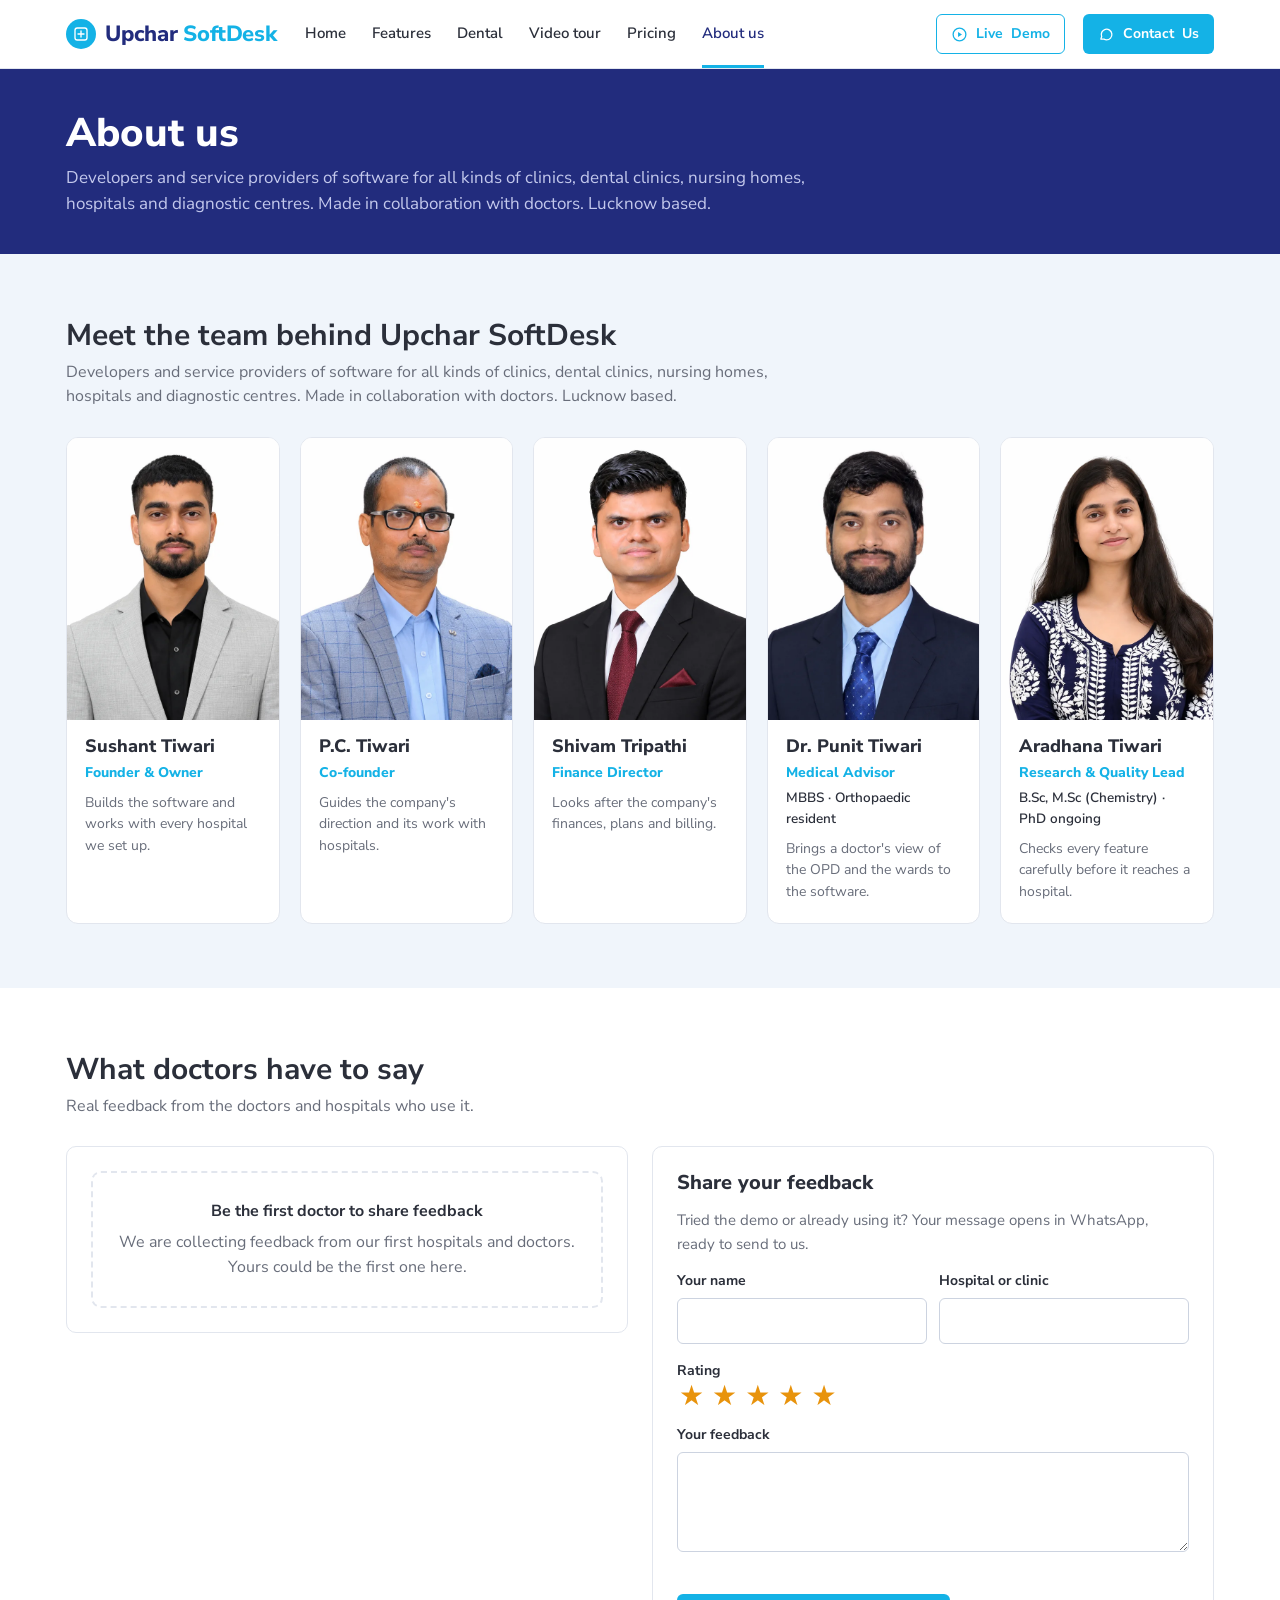
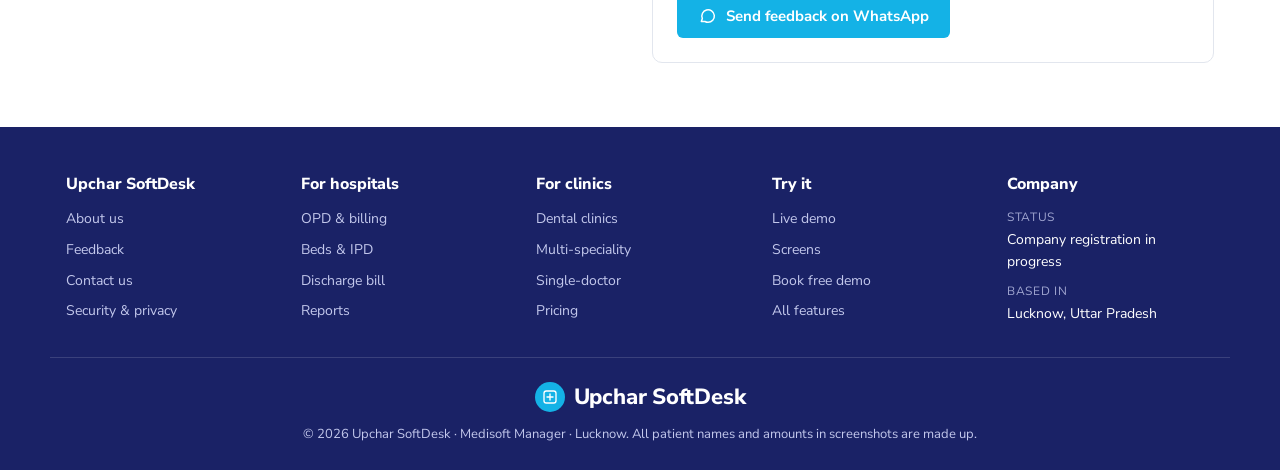
==== commit e40a176d: "Dental section: /dental/ page, dental video tour and dental demo link Five real screen recordings of" ====
--- a/about/index.html
+++ b/about/index.html
@@ -61,6 +61,7 @@
     <nav class="menu" id="menu" aria-label="Main">
       <a href="/">Home</a>
       <a href="/features/">Features</a>
+      <a href="/dental/">Dental</a>
       <a href="/tour/">Video tour</a>
       <a href="/pricing/">Pricing</a>
       <a href="/about/" class="active" aria-current="page">About us</a>
--- a/assets/site.css
+++ b/assets/site.css
@@ -387,3 +387,16 @@
     .logo-mark { width: 24px; height: 24px; }
     .logo-mark .icon { width: 15px; height: 15px; }
   }
+
+  /* Dental page */
+  .dental-hero { display: grid; grid-template-columns: 1.2fr 1fr; gap: 36px; align-items: center; }
+  .dental-video { min-width: 0; }
+  .dental-video .browser { background: #0f1440; border-radius: 12px; overflow: hidden; box-shadow: var(--shadow); }
+  .dental-video .browser-bar { display: flex; gap: 7px; padding: 9px 12px; background: #1b2260; }
+  .dental-video .browser-bar i { width: 11px; height: 11px; border-radius: 50%; background: #39417e; display: block; }
+  .dental-video video { display: block; width: 100%; height: auto; background: #fff; }
+  .dental-copy { display: grid; gap: 12px; }
+  .dental-copy h2 { font-size: clamp(24px, 3vw, 30px); font-weight: 800; }
+  .dental-copy > p { color: var(--muted); }
+  .dental-ctas { display: flex; flex-wrap: wrap; gap: 10px; }
+  @media (max-width: 900px) { .dental-hero { grid-template-columns: 1fr; } }
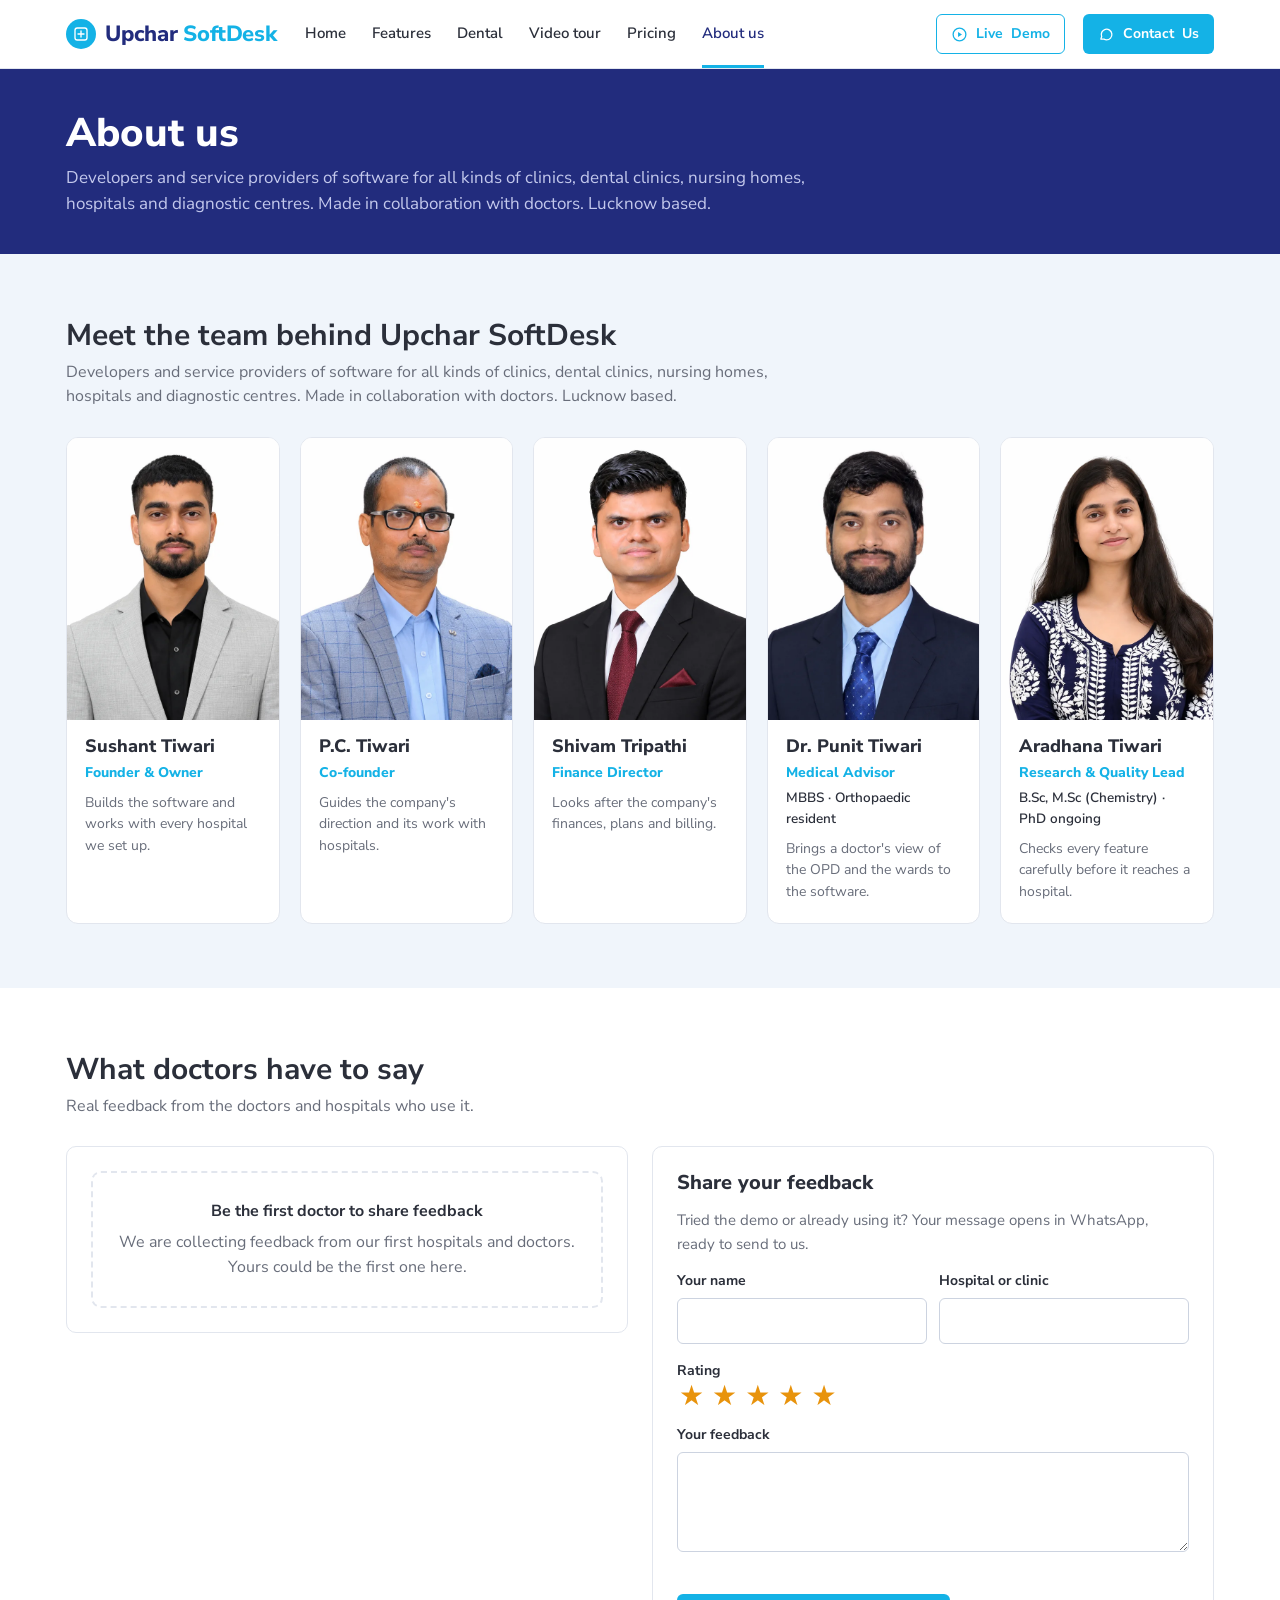
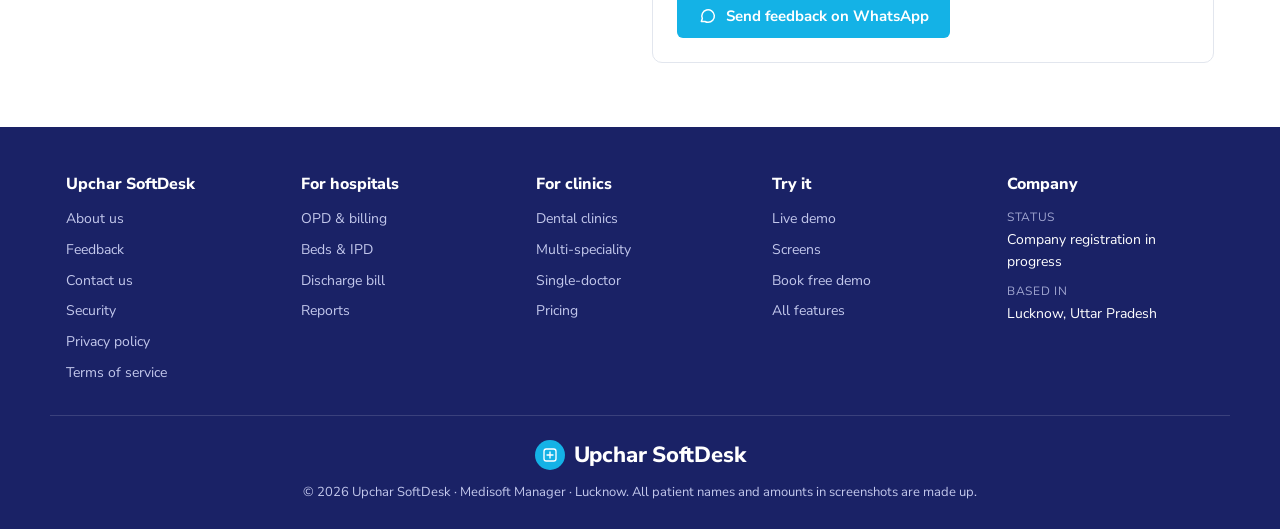
==== commit 8873ce55: "Privacy policy and terms of service (drafts for review), linked from every footer Co-Authored-By: Cl" ====
--- a/about/index.html
+++ b/about/index.html
@@ -113,7 +113,7 @@
 
 <footer class="site">
   <div class="wrap cols">
-    <div><h4 data-brand>Upchar SoftDesk</h4><ul><li><a href="/about/">About us</a></li><li><a href="/about/#feedback">Feedback</a></li><li><a href="/contact/">Contact us</a></li><li><a href="/features/#security">Security &amp; privacy</a></li></ul></div>
+    <div><h4 data-brand>Upchar SoftDesk</h4><ul><li><a href="/about/">About us</a></li><li><a href="/about/#feedback">Feedback</a></li><li><a href="/contact/">Contact us</a></li><li><a href="/features/#security">Security</a></li><li><a href="/privacy/">Privacy policy</a></li><li><a href="/terms/">Terms of service</a></li></ul></div>
     <div><h4>For hospitals</h4><ul><li><a href="/features/#features">OPD &amp; billing</a></li><li><a href="/features/#features">Beds &amp; IPD</a></li><li><a href="/features/#features">Discharge bill</a></li><li><a href="/features/#features">Reports</a></li></ul></div>
     <div><h4>For clinics</h4><ul><li><a href="/features/#for">Dental clinics</a></li><li><a href="/features/#for">Multi-speciality</a></li><li><a href="/features/#for">Single-doctor</a></li><li><a href="/pricing/">Pricing</a></li></ul></div>
     <div><h4>Try it</h4><ul><li><a href="/demo/">Live demo</a></li><li><a href="/features/#screens">Screens</a></li><li><a href="/contact/">Book free demo</a></li><li><a href="/features/#features">All features</a></li></ul></div>
--- a/assets/site.css
+++ b/assets/site.css
@@ -400,3 +400,10 @@
   .dental-copy > p { color: var(--muted); }
   .dental-ctas { display: flex; flex-wrap: wrap; gap: 10px; }
   @media (max-width: 900px) { .dental-hero { grid-template-columns: 1fr; } }
+
+  /* Privacy and terms */
+  .legal-body { max-width: 820px; display: grid; gap: 14px; }
+  .legal-body h2 { font-size: 21px; font-weight: 800; margin-top: 14px; }
+  .legal-body p, .legal-body li { color: var(--ink); font-size: 16px; line-height: 1.65; }
+  .legal-body ul { margin: 0; padding-left: 22px; display: grid; gap: 8px; }
+  .legal-note { background: var(--amber-soft); border: 1px solid #f0d78c; border-radius: 8px; padding: 12px 14px; font-size: 14px !important; }
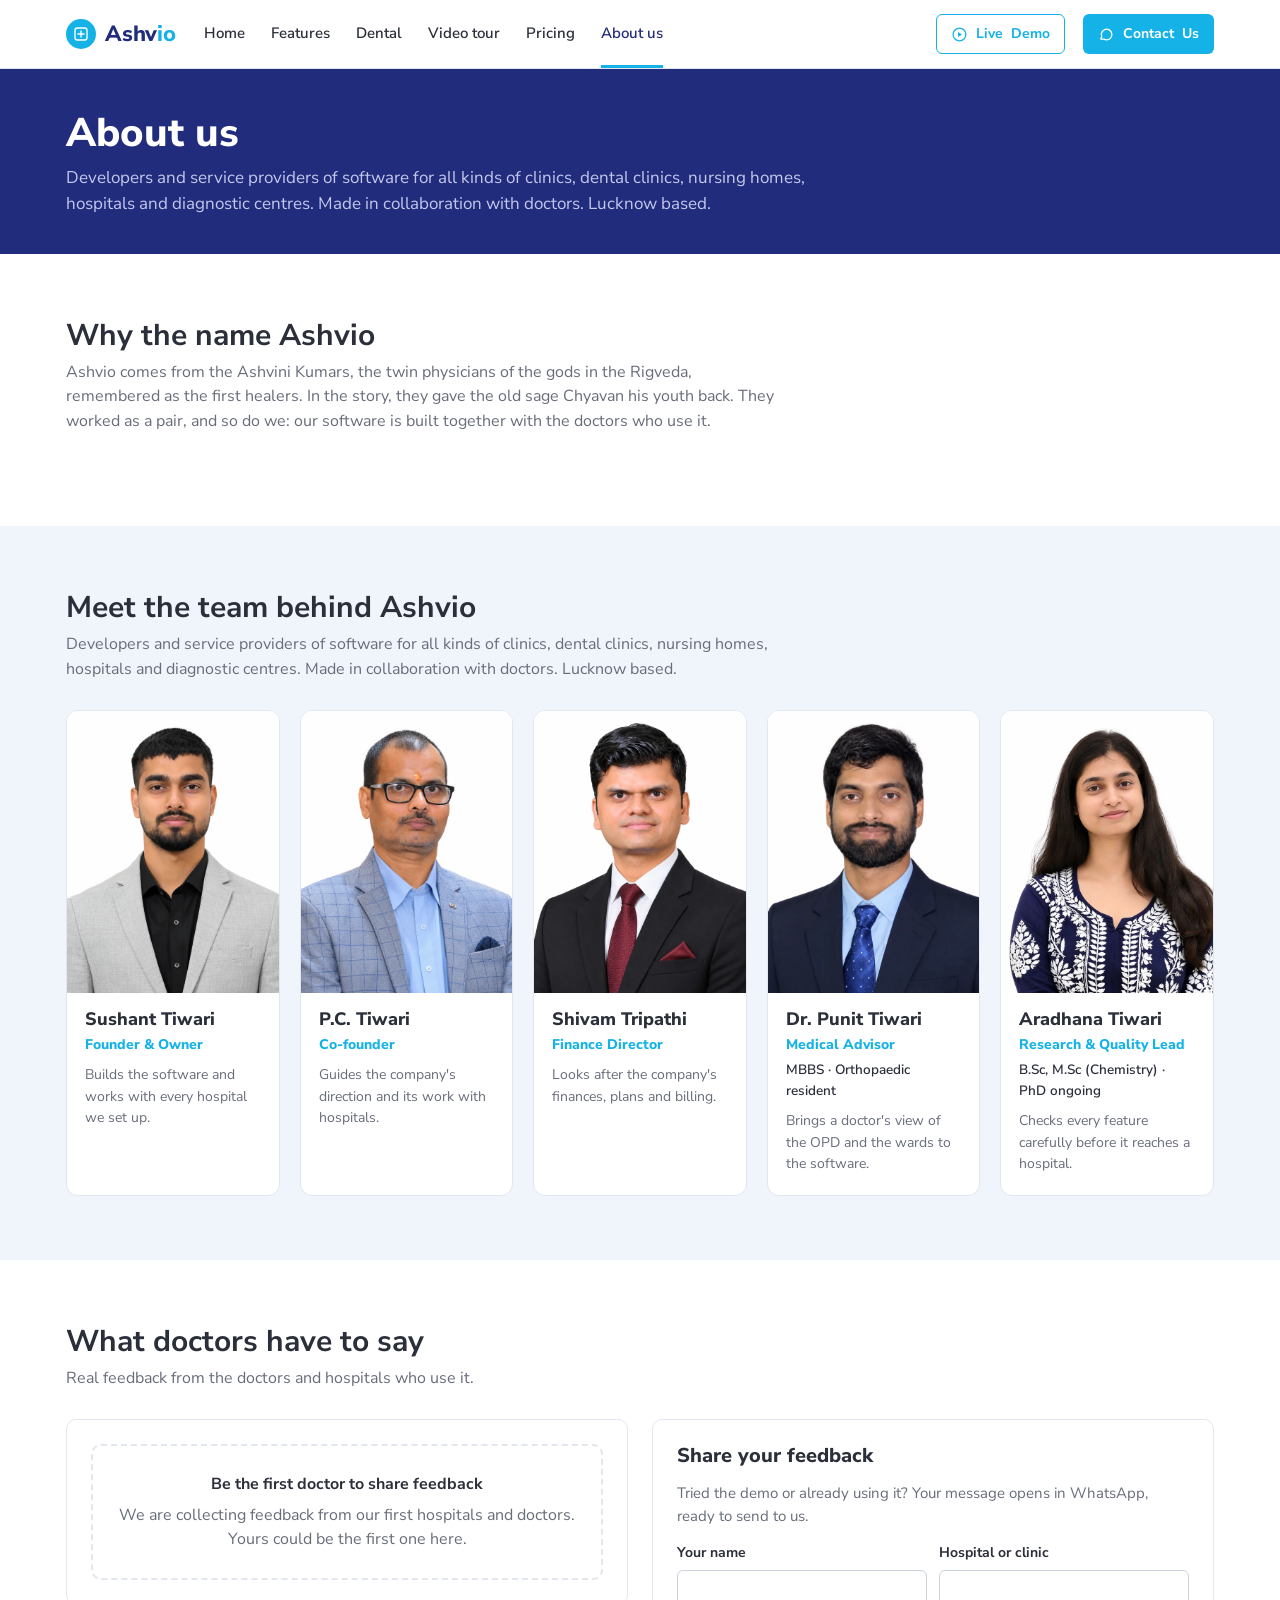
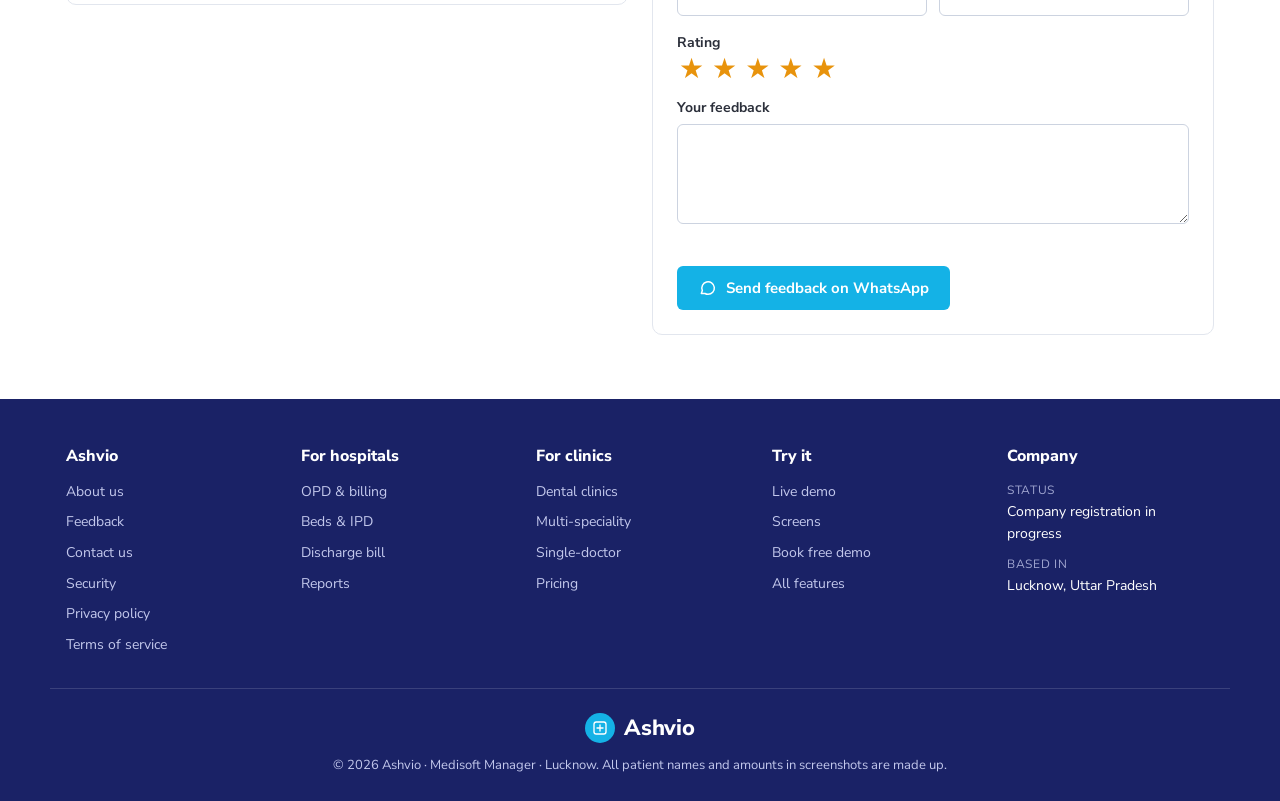
==== commit 18450921: "Rebrand to Ashvio (on hold: name found in use; not published)" ====
--- a/about/index.html
+++ b/about/index.html
@@ -3,13 +3,13 @@
 <head>
 <meta charset="utf-8">
 <meta name="viewport" content="width=device-width,initial-scale=1,viewport-fit=cover">
-<title>About us · Upchar SoftDesk</title>
-<meta name="description" content="Upchar SoftDesk Medisoft Manager: software for clinics, dental clinics, nursing homes, hospitals and diagnostic centres. Made in collaboration with doctors. Lucknow based.">
+<title>About us · Ashvio</title>
+<meta name="description" content="Ashvio Medisoft Manager: software for clinics, dental clinics, nursing homes, hospitals and diagnostic centres. Made in collaboration with doctors. Lucknow based.">
 <link rel="preconnect" href="https://fonts.googleapis.com">
 <link rel="preconnect" href="https://fonts.gstatic.com" crossorigin>
 <link rel="stylesheet" href="https://fonts.googleapis.com/css2?family=Nunito+Sans:opsz,wght@6..12,400;6..12,600;6..12,700;6..12,800&display=swap">
-<meta property="og:title" content="About us · Upchar SoftDesk">
-<meta property="og:description" content="Upchar SoftDesk Medisoft Manager: software for clinics, dental clinics, nursing homes, hospitals and diagnostic centres. Made in collaboration with doctors. Lucknow based.">
+<meta property="og:title" content="About us · Ashvio">
+<meta property="og:description" content="Ashvio Medisoft Manager: software for clinics, dental clinics, nursing homes, hospitals and diagnostic centres. Made in collaboration with doctors. Lucknow based.">
 <meta property="og:type" content="website">
 <meta name="theme-color" content="#222c7d">
 <meta property="og:url" content="https://upchardesk.onrender.com/about/">
@@ -57,7 +57,7 @@
 
 <header class="top">
   <div class="wrap">
-    <a class="logo" href="/" aria-label="Home"><span class="logo-mark"><svg class="icon"><use href="#i-clinic"/></svg></span><span data-brand-split>Upchar SoftDesk</span></a>
+    <a class="logo" href="/" aria-label="Home"><span class="logo-mark"><svg class="icon"><use href="#i-clinic"/></svg></span><span data-brand-split>Ashvio</span></a>
     <nav class="menu" id="menu" aria-label="Main">
       <a href="/">Home</a>
       <a href="/features/">Features</a>
@@ -79,9 +79,15 @@
     <div class="wrap"><h1>About us</h1><p>Developers and service providers of software for all kinds of clinics, dental clinics, nursing homes, hospitals and diagnostic centres. Made in collaboration with doctors. Lucknow based.</p></div>
   </section>
 
+  <section class="section" id="name" aria-labelledby="name-title">
+    <div class="wrap">
+      <div class="head"><div><h2 id="name-title">Why the name Ashvio</h2><p>Ashvio comes from the Ashvini Kumars, the twin physicians of the gods in the Rigveda, remembered as the first healers. In the story, they gave the old sage Chyavan his youth back. They worked as a pair, and so do we: our software is built together with the doctors who use it.</p></div></div>
+    </div>
+  </section>
+
   <section class="section tinted" id="team" aria-labelledby="team-title">
     <div class="wrap">
-      <div class="head"><div><h2 id="team-title">Meet the team behind <span data-brand>Upchar SoftDesk</span></h2><p>Developers and service providers of software for all kinds of clinics, dental clinics, nursing homes, hospitals and diagnostic centres. Made in collaboration with doctors. Lucknow based.</p></div></div>
+      <div class="head"><div><h2 id="team-title">Meet the team behind <span data-brand>Ashvio</span></h2><p>Developers and service providers of software for all kinds of clinics, dental clinics, nursing homes, hospitals and diagnostic centres. Made in collaboration with doctors. Lucknow based.</p></div></div>
       <div class="team" id="teamList"></div>
     </div>
   </section>
@@ -113,15 +119,15 @@
 
 <footer class="site">
   <div class="wrap cols">
-    <div><h4 data-brand>Upchar SoftDesk</h4><ul><li><a href="/about/">About us</a></li><li><a href="/about/#feedback">Feedback</a></li><li><a href="/contact/">Contact us</a></li><li><a href="/features/#security">Security</a></li><li><a href="/privacy/">Privacy policy</a></li><li><a href="/terms/">Terms of service</a></li></ul></div>
+    <div><h4 data-brand>Ashvio</h4><ul><li><a href="/about/">About us</a></li><li><a href="/about/#feedback">Feedback</a></li><li><a href="/contact/">Contact us</a></li><li><a href="/features/#security">Security</a></li><li><a href="/privacy/">Privacy policy</a></li><li><a href="/terms/">Terms of service</a></li></ul></div>
     <div><h4>For hospitals</h4><ul><li><a href="/features/#features">OPD &amp; billing</a></li><li><a href="/features/#features">Beds &amp; IPD</a></li><li><a href="/features/#features">Discharge bill</a></li><li><a href="/features/#features">Reports</a></li></ul></div>
     <div><h4>For clinics</h4><ul><li><a href="/features/#for">Dental clinics</a></li><li><a href="/features/#for">Multi-speciality</a></li><li><a href="/features/#for">Single-doctor</a></li><li><a href="/pricing/">Pricing</a></li></ul></div>
     <div><h4>Try it</h4><ul><li><a href="/demo/">Live demo</a></li><li><a href="/features/#screens">Screens</a></li><li><a href="/contact/">Book free demo</a></li><li><a href="/features/#features">All features</a></li></ul></div>
     <div><h4>Company</h4><dl id="companyDetails"></dl></div>
   </div>
   <div class="wrap foot-base">
-    <span class="logo"><span class="logo-mark"><svg class="icon"><use href="#i-clinic"/></svg></span><span data-brand>Upchar SoftDesk</span></span>
-    <p>© <span id="year"></span> <span data-brand>Upchar SoftDesk</span> · Medisoft Manager · Lucknow. All patient names and amounts in screenshots are made up.</p>
+    <span class="logo"><span class="logo-mark"><svg class="icon"><use href="#i-clinic"/></svg></span><span data-brand>Ashvio</span></span>
+    <p>© <span id="year"></span> <span data-brand>Ashvio</span> · Medisoft Manager · Lucknow. All patient names and amounts in screenshots are made up.</p>
   </div>
 </footer>
 
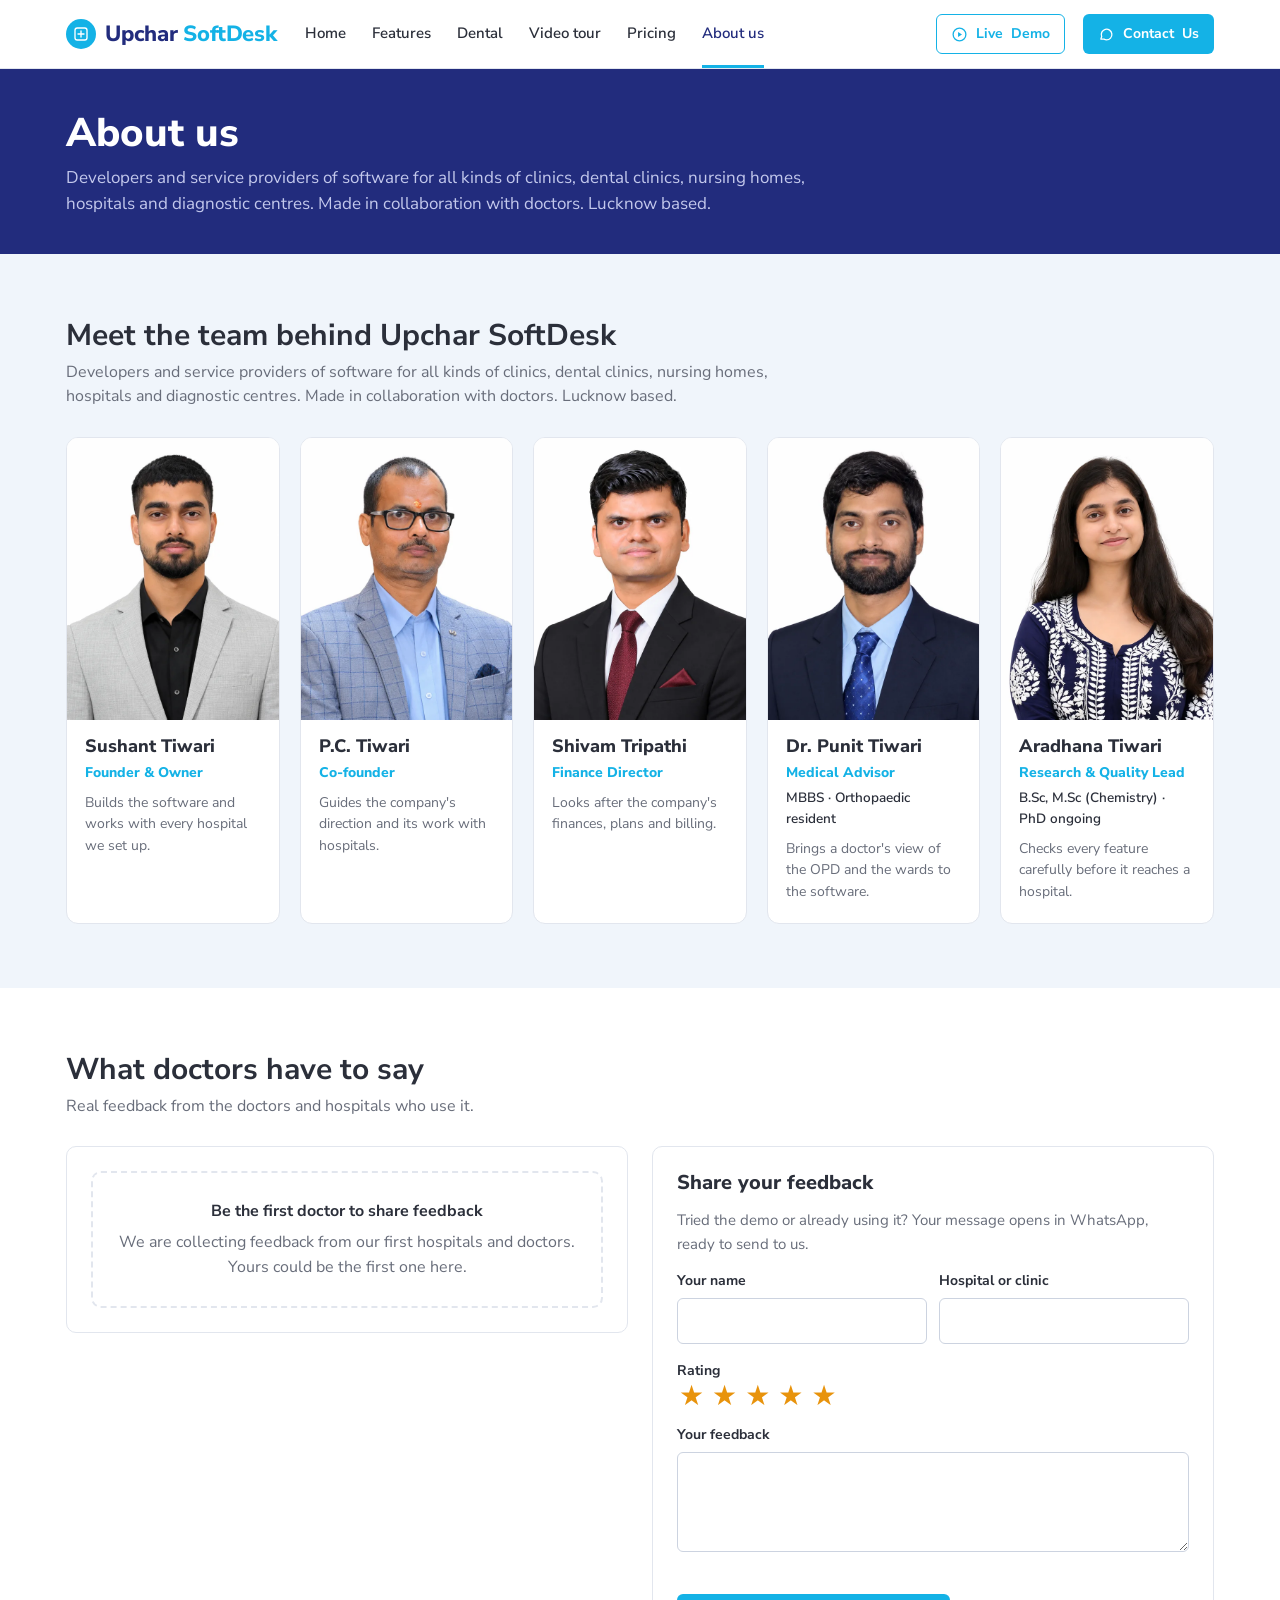
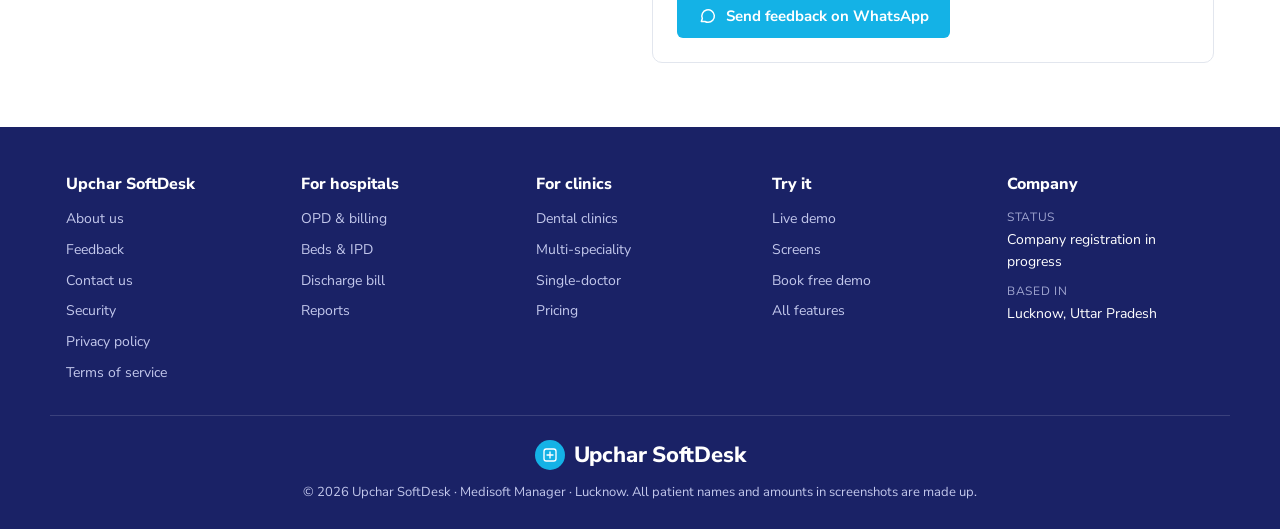
==== commit ebfcc61a: "Search basics: a title and description for each page, structured data (organisation and software), s" ====
--- a/about/index.html
+++ b/about/index.html
@@ -3,13 +3,13 @@
 <head>
 <meta charset="utf-8">
 <meta name="viewport" content="width=device-width,initial-scale=1,viewport-fit=cover">
-<title>About us · Ashvio</title>
-<meta name="description" content="Ashvio Medisoft Manager: software for clinics, dental clinics, nursing homes, hospitals and diagnostic centres. Made in collaboration with doctors. Lucknow based.">
+<title>About Us · Upchar SoftDesk, Lucknow</title>
+<meta name="description" content="Upchar SoftDesk is a Lucknow based team building hospital and clinic software in collaboration with doctors. Meet the team behind Medisoft Manager.">
 <link rel="preconnect" href="https://fonts.googleapis.com">
 <link rel="preconnect" href="https://fonts.gstatic.com" crossorigin>
 <link rel="stylesheet" href="https://fonts.googleapis.com/css2?family=Nunito+Sans:opsz,wght@6..12,400;6..12,600;6..12,700;6..12,800&display=swap">
-<meta property="og:title" content="About us · Ashvio">
-<meta property="og:description" content="Ashvio Medisoft Manager: software for clinics, dental clinics, nursing homes, hospitals and diagnostic centres. Made in collaboration with doctors. Lucknow based.">
+<meta property="og:title" content="About Us · Upchar SoftDesk, Lucknow">
+<meta property="og:description" content="Upchar SoftDesk is a Lucknow based team building hospital and clinic software in collaboration with doctors. Meet the team behind Medisoft Manager.">
 <meta property="og:type" content="website">
 <meta name="theme-color" content="#222c7d">
 <meta property="og:url" content="https://upchardesk.onrender.com/about/">
@@ -57,7 +57,7 @@
 
 <header class="top">
   <div class="wrap">
-    <a class="logo" href="/" aria-label="Home"><span class="logo-mark"><svg class="icon"><use href="#i-clinic"/></svg></span><span data-brand-split>Ashvio</span></a>
+    <a class="logo" href="/" aria-label="Home"><span class="logo-mark"><svg class="icon"><use href="#i-clinic"/></svg></span><span data-brand-split>Upchar SoftDesk</span></a>
     <nav class="menu" id="menu" aria-label="Main">
       <a href="/">Home</a>
       <a href="/features/">Features</a>
@@ -79,15 +79,9 @@
     <div class="wrap"><h1>About us</h1><p>Developers and service providers of software for all kinds of clinics, dental clinics, nursing homes, hospitals and diagnostic centres. Made in collaboration with doctors. Lucknow based.</p></div>
   </section>
 
-  <section class="section" id="name" aria-labelledby="name-title">
-    <div class="wrap">
-      <div class="head"><div><h2 id="name-title">Why the name Ashvio</h2><p>Ashvio comes from the Ashvini Kumars, the twin physicians of the gods in the Rigveda, remembered as the first healers. In the story, they gave the old sage Chyavan his youth back. They worked as a pair, and so do we: our software is built together with the doctors who use it.</p></div></div>
-    </div>
-  </section>
-
   <section class="section tinted" id="team" aria-labelledby="team-title">
     <div class="wrap">
-      <div class="head"><div><h2 id="team-title">Meet the team behind <span data-brand>Ashvio</span></h2><p>Developers and service providers of software for all kinds of clinics, dental clinics, nursing homes, hospitals and diagnostic centres. Made in collaboration with doctors. Lucknow based.</p></div></div>
+      <div class="head"><div><h2 id="team-title">Meet the team behind <span data-brand>Upchar SoftDesk</span></h2><p>Developers and service providers of software for all kinds of clinics, dental clinics, nursing homes, hospitals and diagnostic centres. Made in collaboration with doctors. Lucknow based.</p></div></div>
       <div class="team" id="teamList"></div>
     </div>
   </section>
@@ -119,15 +113,15 @@
 
 <footer class="site">
   <div class="wrap cols">
-    <div><h4 data-brand>Ashvio</h4><ul><li><a href="/about/">About us</a></li><li><a href="/about/#feedback">Feedback</a></li><li><a href="/contact/">Contact us</a></li><li><a href="/features/#security">Security</a></li><li><a href="/privacy/">Privacy policy</a></li><li><a href="/terms/">Terms of service</a></li></ul></div>
+    <div><h4 data-brand>Upchar SoftDesk</h4><ul><li><a href="/about/">About us</a></li><li><a href="/about/#feedback">Feedback</a></li><li><a href="/contact/">Contact us</a></li><li><a href="/features/#security">Security</a></li><li><a href="/privacy/">Privacy policy</a></li><li><a href="/terms/">Terms of service</a></li></ul></div>
     <div><h4>For hospitals</h4><ul><li><a href="/features/#features">OPD &amp; billing</a></li><li><a href="/features/#features">Beds &amp; IPD</a></li><li><a href="/features/#features">Discharge bill</a></li><li><a href="/features/#features">Reports</a></li></ul></div>
     <div><h4>For clinics</h4><ul><li><a href="/features/#for">Dental clinics</a></li><li><a href="/features/#for">Multi-speciality</a></li><li><a href="/features/#for">Single-doctor</a></li><li><a href="/pricing/">Pricing</a></li></ul></div>
     <div><h4>Try it</h4><ul><li><a href="/demo/">Live demo</a></li><li><a href="/features/#screens">Screens</a></li><li><a href="/contact/">Book free demo</a></li><li><a href="/features/#features">All features</a></li></ul></div>
     <div><h4>Company</h4><dl id="companyDetails"></dl></div>
   </div>
   <div class="wrap foot-base">
-    <span class="logo"><span class="logo-mark"><svg class="icon"><use href="#i-clinic"/></svg></span><span data-brand>Ashvio</span></span>
-    <p>© <span id="year"></span> <span data-brand>Ashvio</span> · Medisoft Manager · Lucknow. All patient names and amounts in screenshots are made up.</p>
+    <span class="logo"><span class="logo-mark"><svg class="icon"><use href="#i-clinic"/></svg></span><span data-brand>Upchar SoftDesk</span></span>
+    <p>© <span id="year"></span> <span data-brand>Upchar SoftDesk</span> · Medisoft Manager · Lucknow. All patient names and amounts in screenshots are made up.</p>
   </div>
 </footer>
 
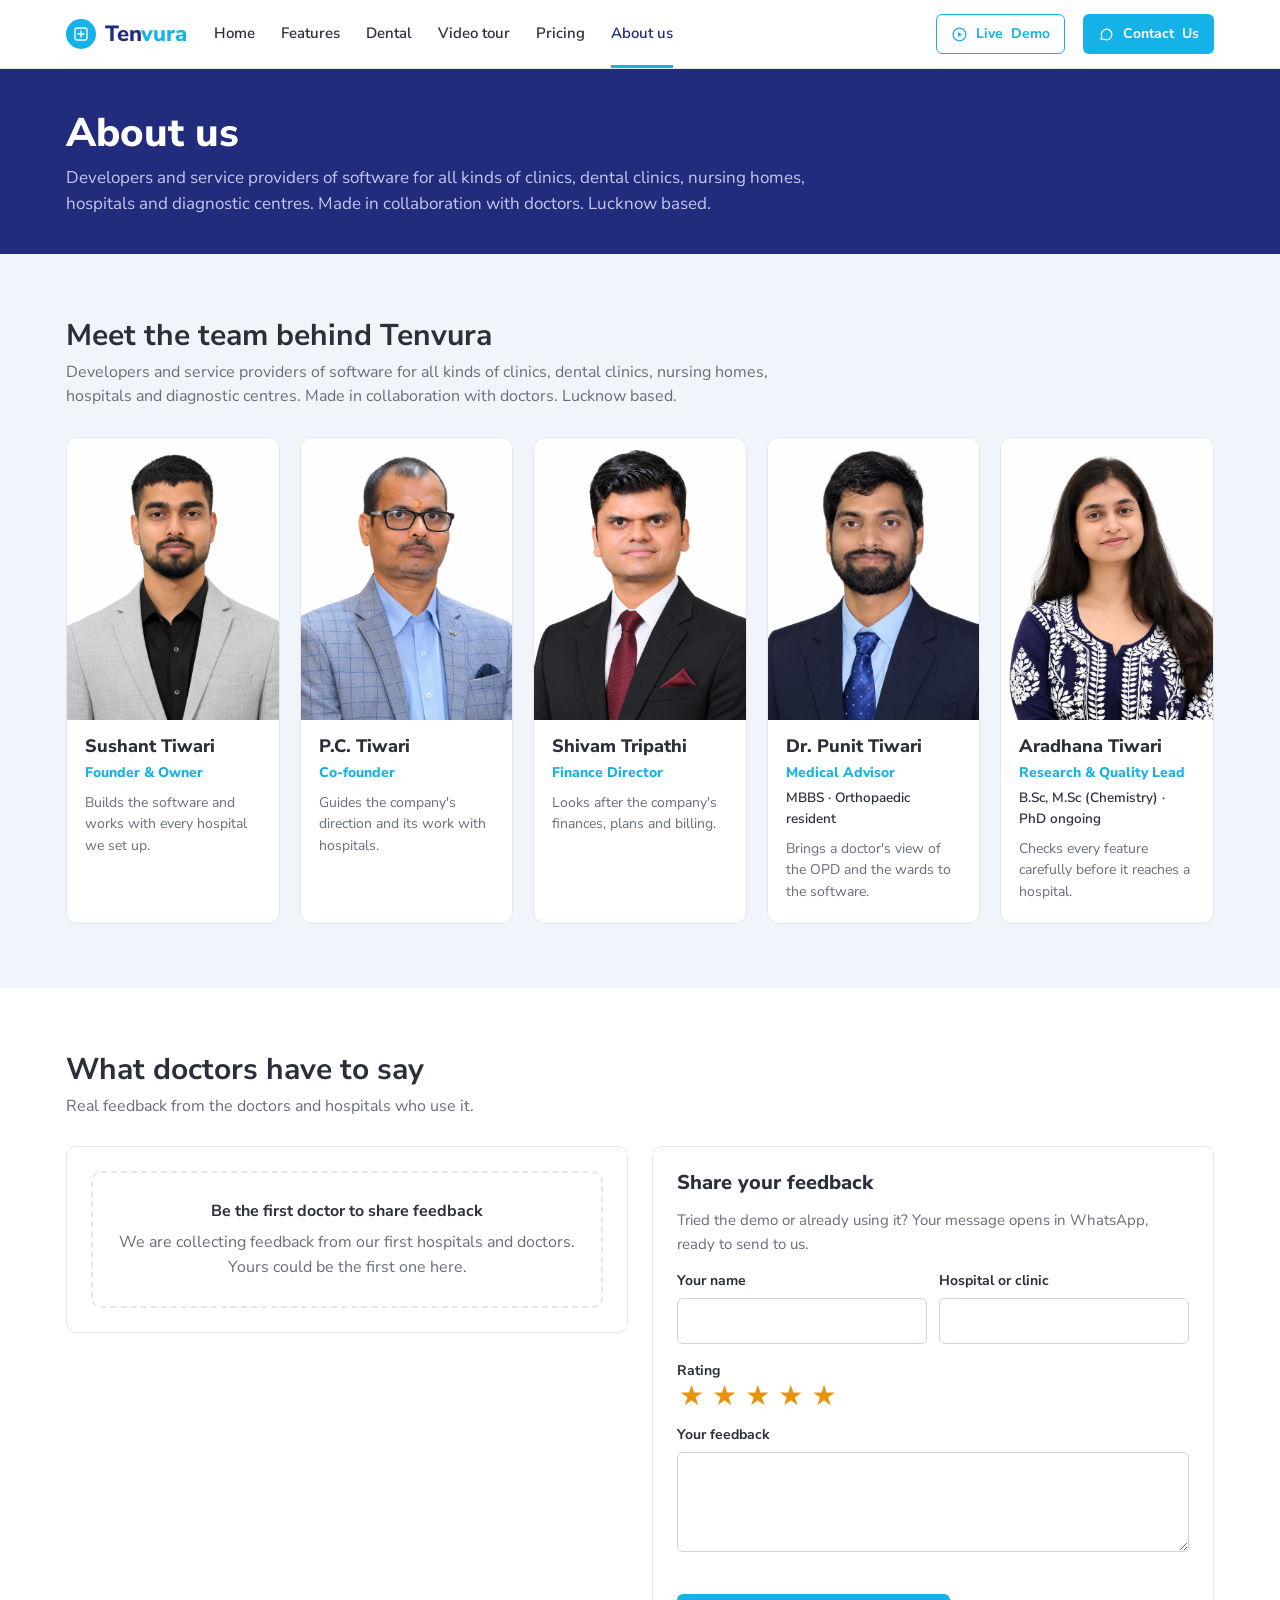
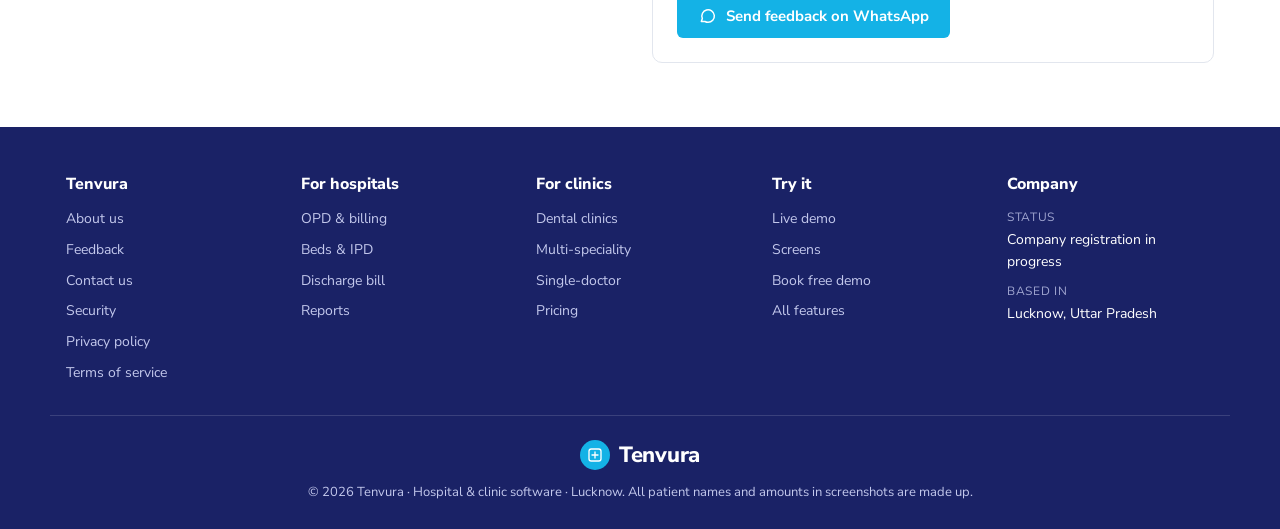
==== commit 620a23f8: "Rename the company to Tenvura Upchar SoftDesk and Medisoft Manager become Tenvura on every page, in " ====
--- a/about/index.html
+++ b/about/index.html
@@ -3,13 +3,13 @@
 <head>
 <meta charset="utf-8">
 <meta name="viewport" content="width=device-width,initial-scale=1,viewport-fit=cover">
-<title>About Us · Upchar SoftDesk, Lucknow</title>
-<meta name="description" content="Upchar SoftDesk is a Lucknow based team building hospital and clinic software in collaboration with doctors. Meet the team behind Medisoft Manager.">
+<title>About Us · Tenvura, Lucknow</title>
+<meta name="description" content="Tenvura is a Lucknow based team building hospital and clinic software in collaboration with doctors. Meet the team behind Tenvura.">
 <link rel="preconnect" href="https://fonts.googleapis.com">
 <link rel="preconnect" href="https://fonts.gstatic.com" crossorigin>
 <link rel="stylesheet" href="https://fonts.googleapis.com/css2?family=Nunito+Sans:opsz,wght@6..12,400;6..12,600;6..12,700;6..12,800&display=swap">
-<meta property="og:title" content="About Us · Upchar SoftDesk, Lucknow">
-<meta property="og:description" content="Upchar SoftDesk is a Lucknow based team building hospital and clinic software in collaboration with doctors. Meet the team behind Medisoft Manager.">
+<meta property="og:title" content="About Us · Tenvura, Lucknow">
+<meta property="og:description" content="Tenvura is a Lucknow based team building hospital and clinic software in collaboration with doctors. Meet the team behind Tenvura.">
 <meta property="og:type" content="website">
 <meta name="theme-color" content="#222c7d">
 <meta property="og:url" content="https://upchardesk.onrender.com/about/">
@@ -57,7 +57,7 @@
 
 <header class="top">
   <div class="wrap">
-    <a class="logo" href="/" aria-label="Home"><span class="logo-mark"><svg class="icon"><use href="#i-clinic"/></svg></span><span data-brand-split>Upchar SoftDesk</span></a>
+    <a class="logo" href="/" aria-label="Home"><span class="logo-mark"><svg class="icon"><use href="#i-clinic"/></svg></span><span data-brand-split>Tenvura</span></a>
     <nav class="menu" id="menu" aria-label="Main">
       <a href="/">Home</a>
       <a href="/features/">Features</a>
@@ -81,7 +81,7 @@
 
   <section class="section tinted" id="team" aria-labelledby="team-title">
     <div class="wrap">
-      <div class="head"><div><h2 id="team-title">Meet the team behind <span data-brand>Upchar SoftDesk</span></h2><p>Developers and service providers of software for all kinds of clinics, dental clinics, nursing homes, hospitals and diagnostic centres. Made in collaboration with doctors. Lucknow based.</p></div></div>
+      <div class="head"><div><h2 id="team-title">Meet the team behind <span data-brand>Tenvura</span></h2><p>Developers and service providers of software for all kinds of clinics, dental clinics, nursing homes, hospitals and diagnostic centres. Made in collaboration with doctors. Lucknow based.</p></div></div>
       <div class="team" id="teamList"></div>
     </div>
   </section>
@@ -113,15 +113,15 @@
 
 <footer class="site">
   <div class="wrap cols">
-    <div><h4 data-brand>Upchar SoftDesk</h4><ul><li><a href="/about/">About us</a></li><li><a href="/about/#feedback">Feedback</a></li><li><a href="/contact/">Contact us</a></li><li><a href="/features/#security">Security</a></li><li><a href="/privacy/">Privacy policy</a></li><li><a href="/terms/">Terms of service</a></li></ul></div>
+    <div><h4 data-brand>Tenvura</h4><ul><li><a href="/about/">About us</a></li><li><a href="/about/#feedback">Feedback</a></li><li><a href="/contact/">Contact us</a></li><li><a href="/features/#security">Security</a></li><li><a href="/privacy/">Privacy policy</a></li><li><a href="/terms/">Terms of service</a></li></ul></div>
     <div><h4>For hospitals</h4><ul><li><a href="/features/#features">OPD &amp; billing</a></li><li><a href="/features/#features">Beds &amp; IPD</a></li><li><a href="/features/#features">Discharge bill</a></li><li><a href="/features/#features">Reports</a></li></ul></div>
     <div><h4>For clinics</h4><ul><li><a href="/features/#for">Dental clinics</a></li><li><a href="/features/#for">Multi-speciality</a></li><li><a href="/features/#for">Single-doctor</a></li><li><a href="/pricing/">Pricing</a></li></ul></div>
     <div><h4>Try it</h4><ul><li><a href="/demo/">Live demo</a></li><li><a href="/features/#screens">Screens</a></li><li><a href="/contact/">Book free demo</a></li><li><a href="/features/#features">All features</a></li></ul></div>
     <div><h4>Company</h4><dl id="companyDetails"></dl></div>
   </div>
   <div class="wrap foot-base">
-    <span class="logo"><span class="logo-mark"><svg class="icon"><use href="#i-clinic"/></svg></span><span data-brand>Upchar SoftDesk</span></span>
-    <p>© <span id="year"></span> <span data-brand>Upchar SoftDesk</span> · Medisoft Manager · Lucknow. All patient names and amounts in screenshots are made up.</p>
+    <span class="logo"><span class="logo-mark"><svg class="icon"><use href="#i-clinic"/></svg></span><span data-brand>Tenvura</span></span>
+    <p>© <span id="year"></span> <span data-brand>Tenvura</span> · Hospital &amp; clinic software · Lucknow. All patient names and amounts in screenshots are made up.</p>
   </div>
 </footer>
 
